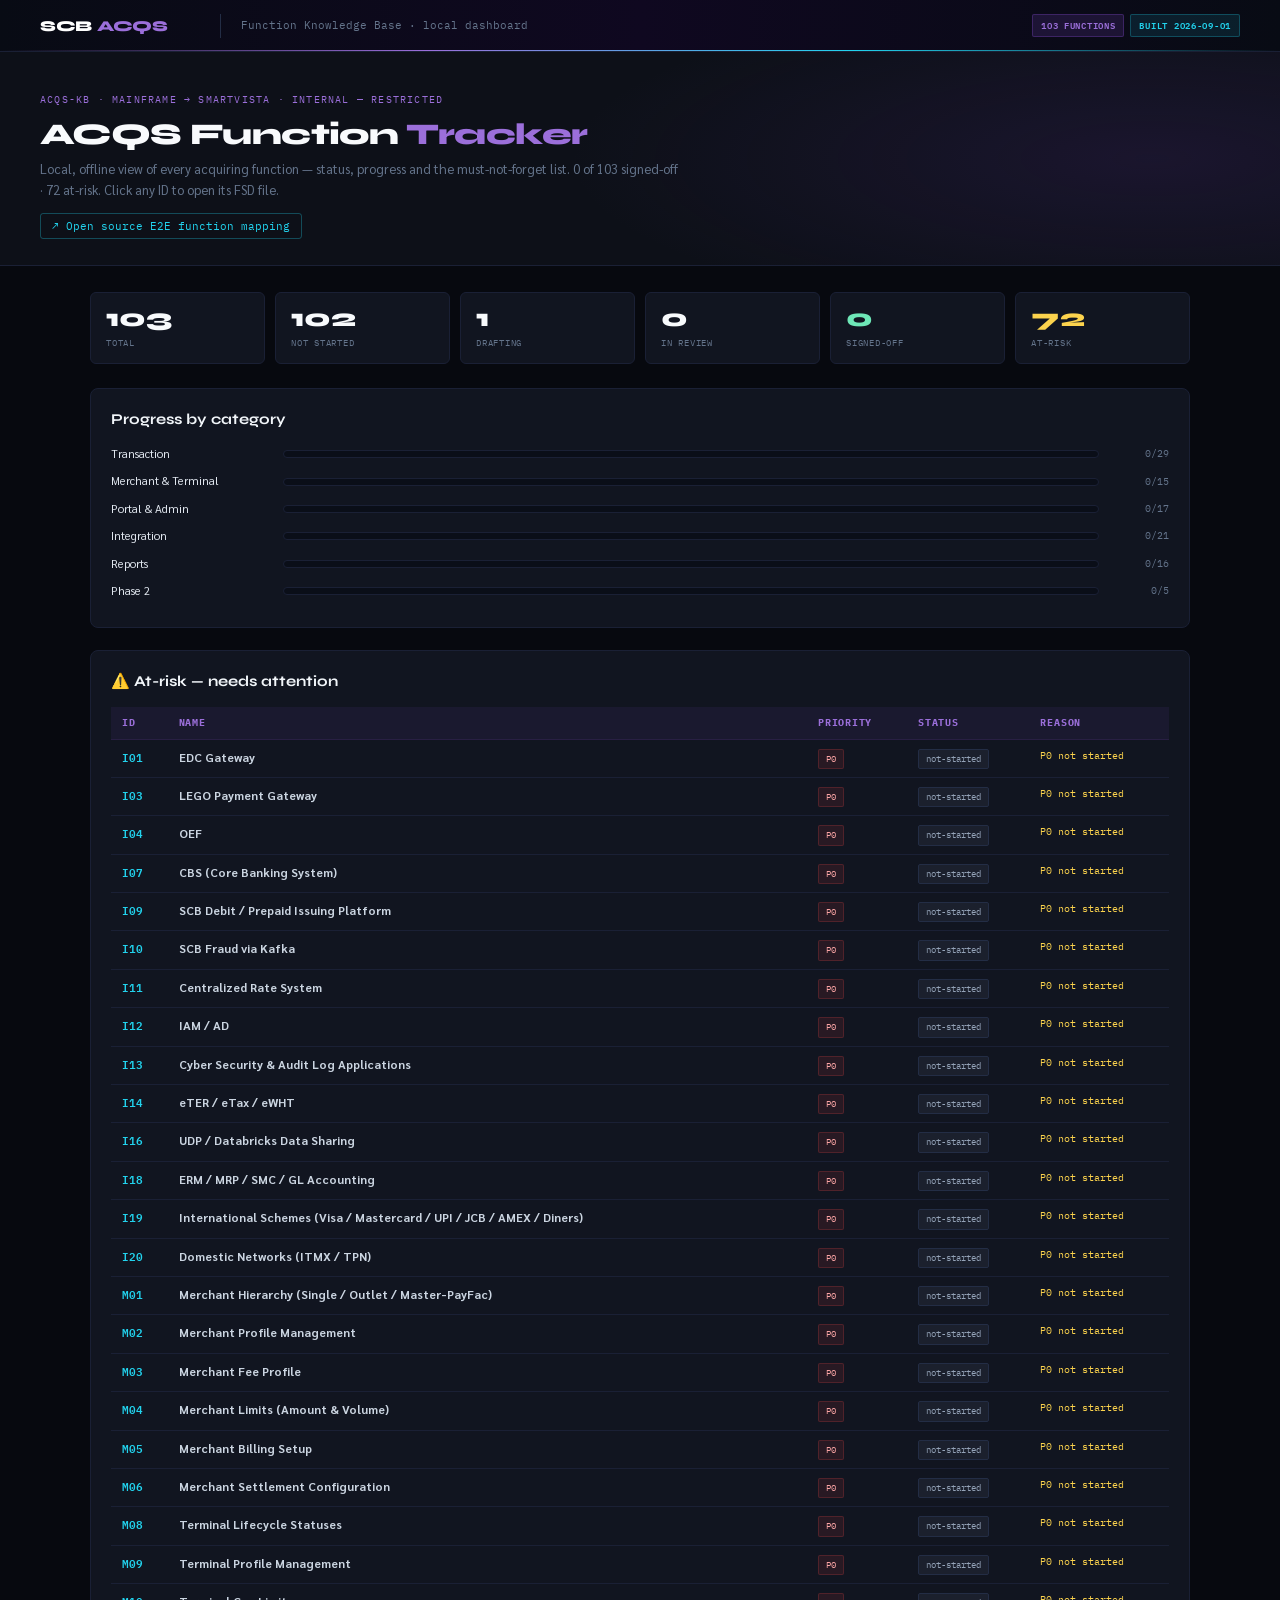
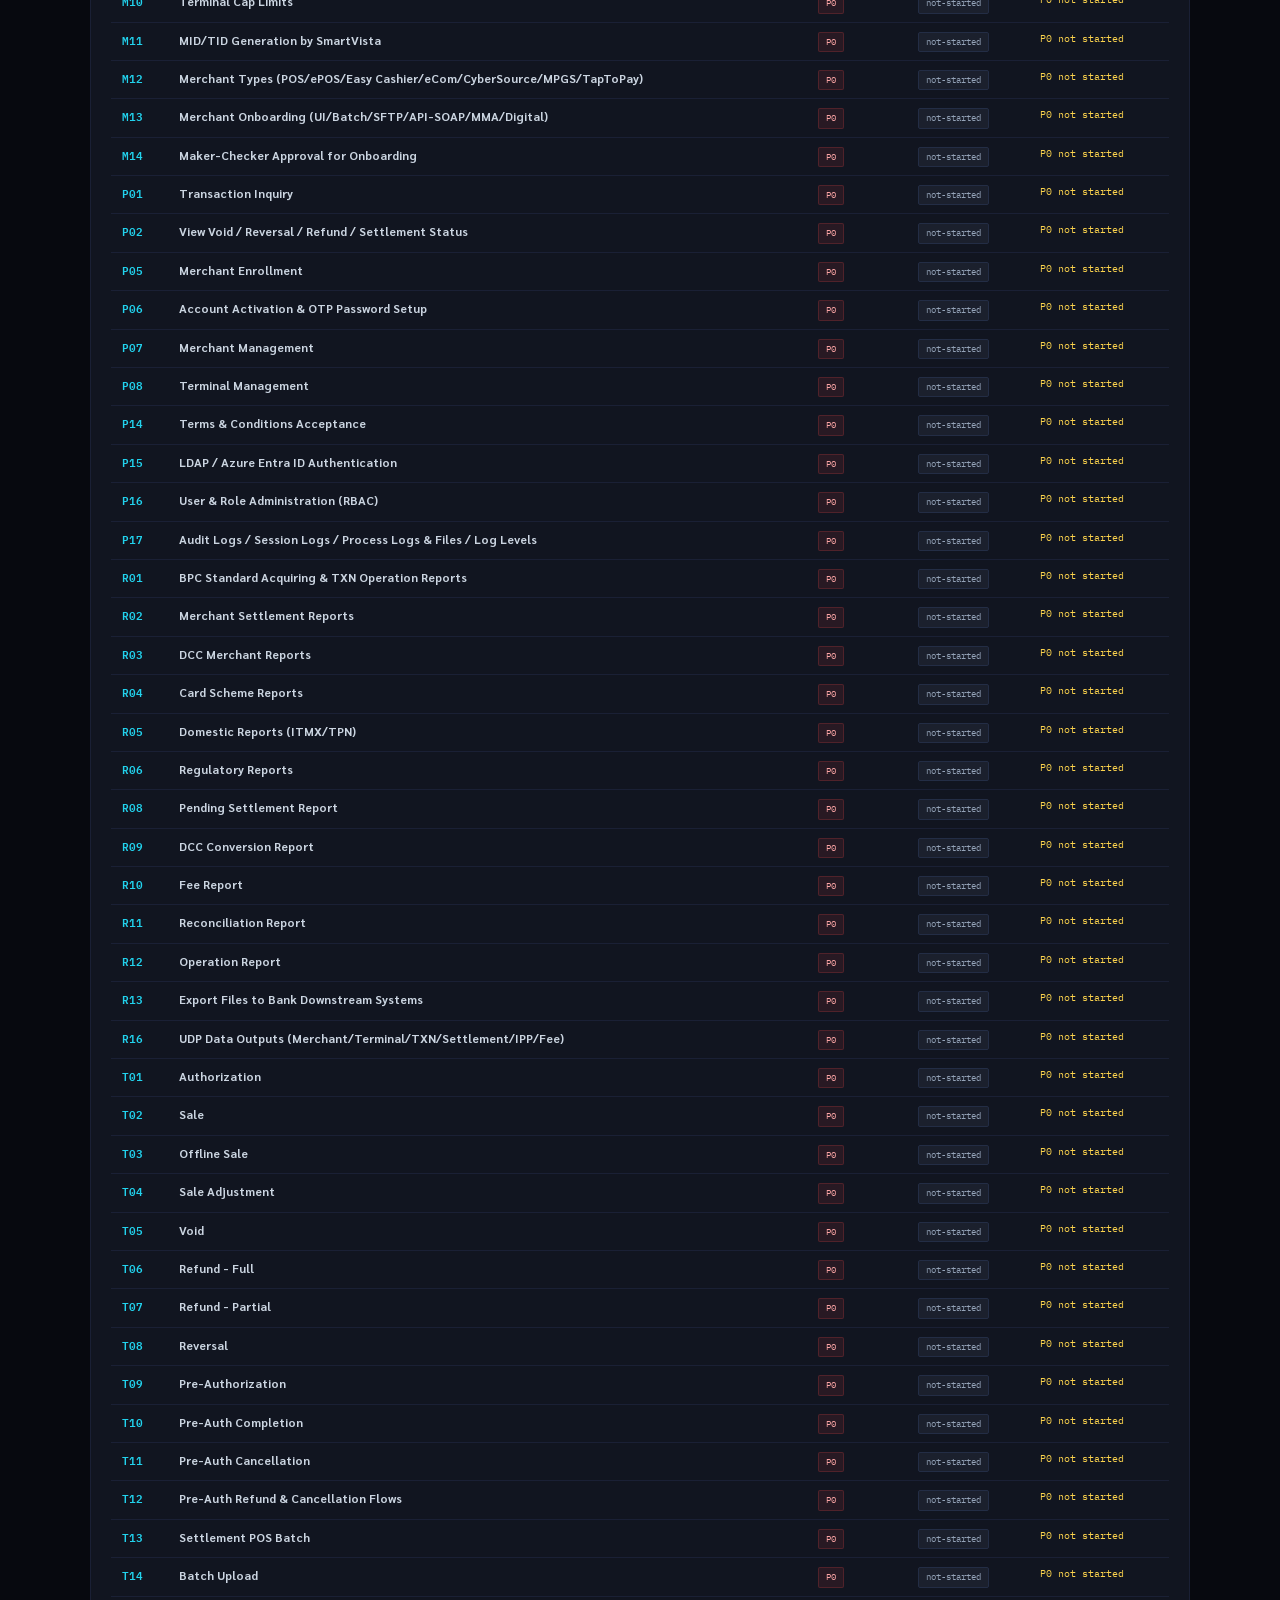
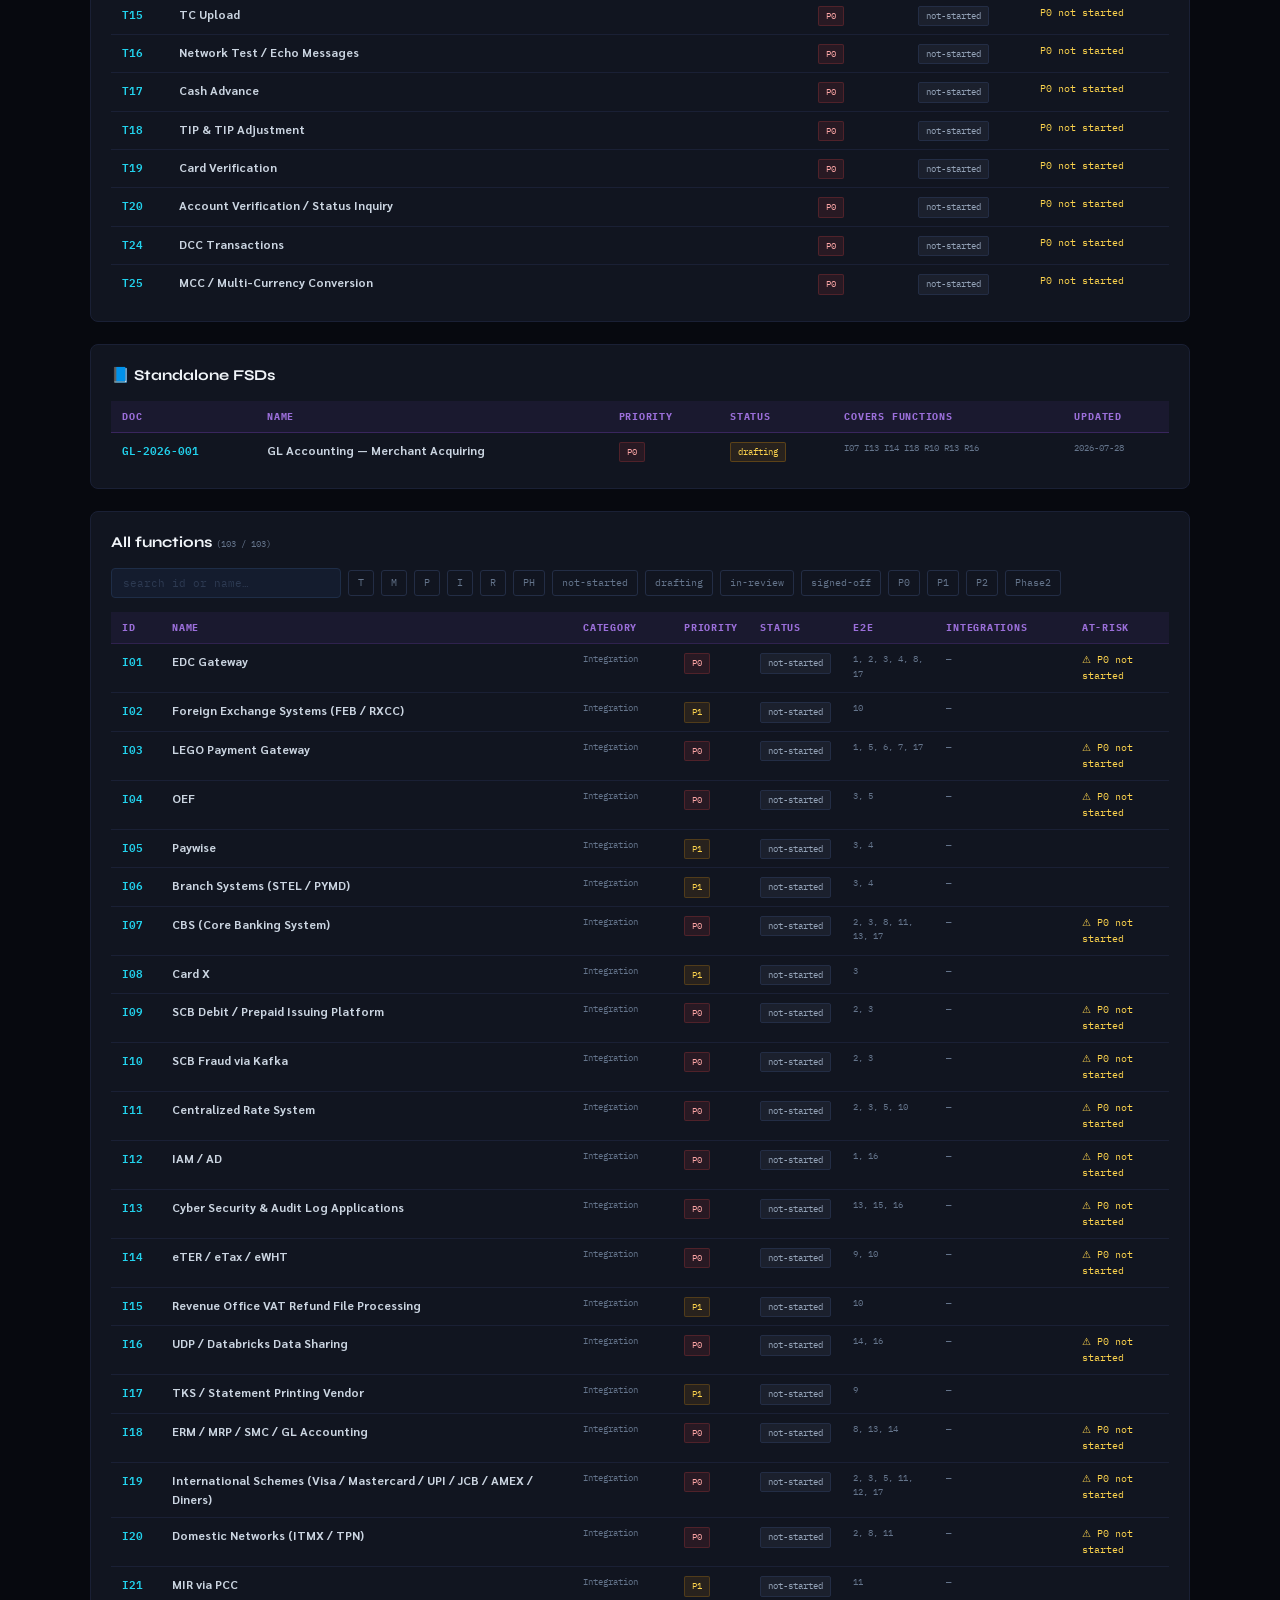
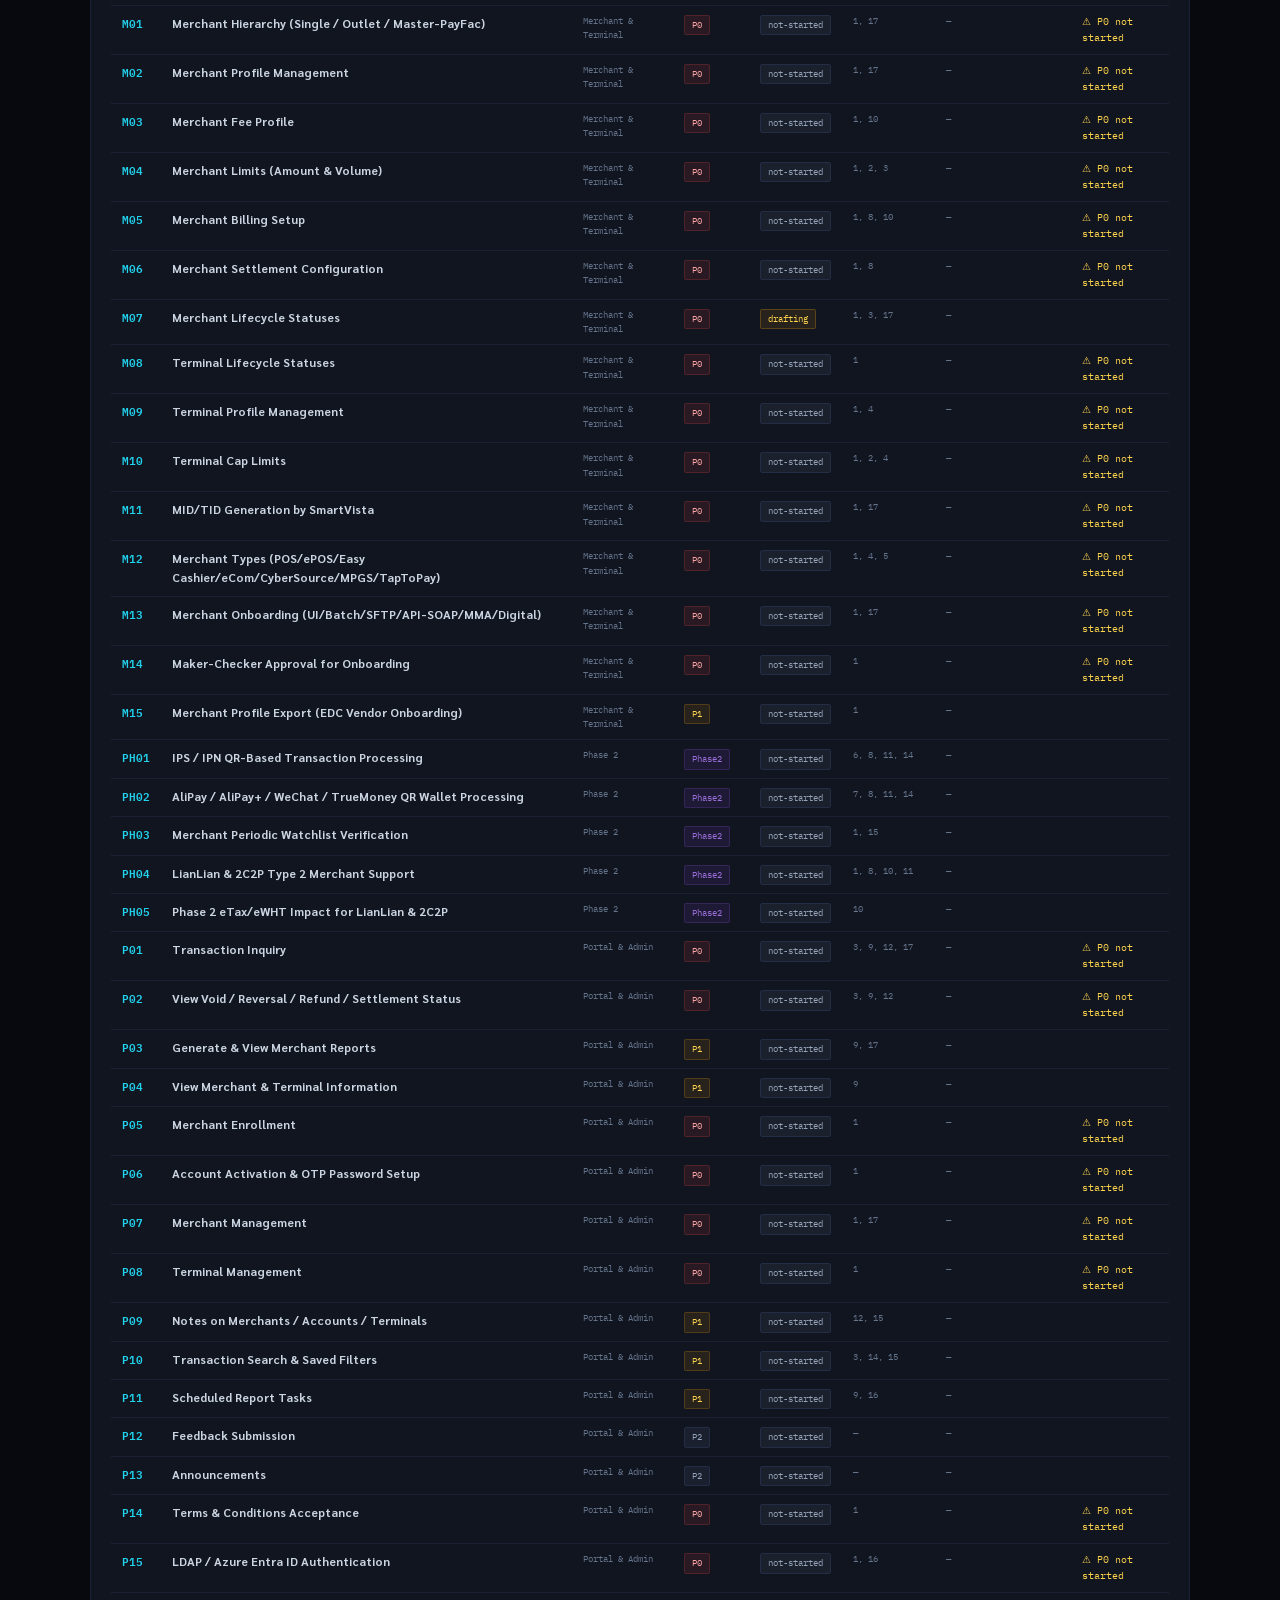
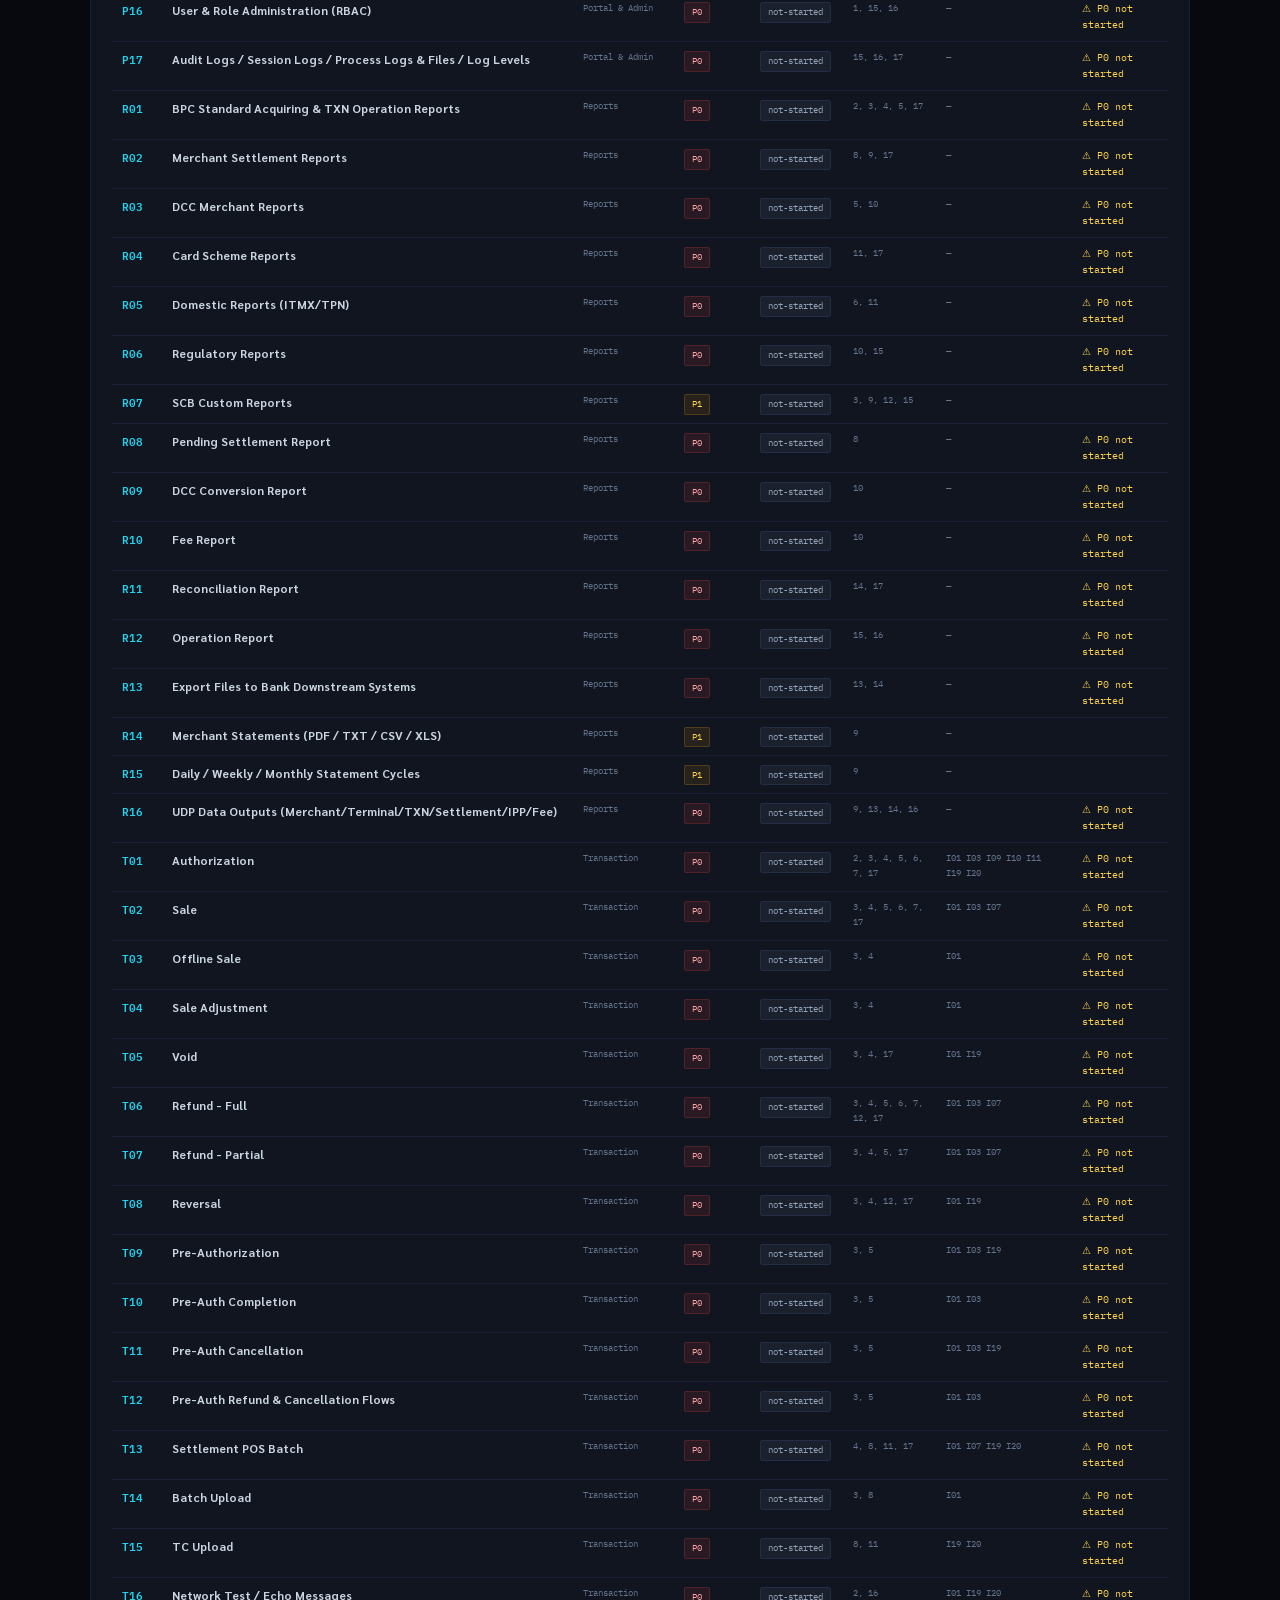
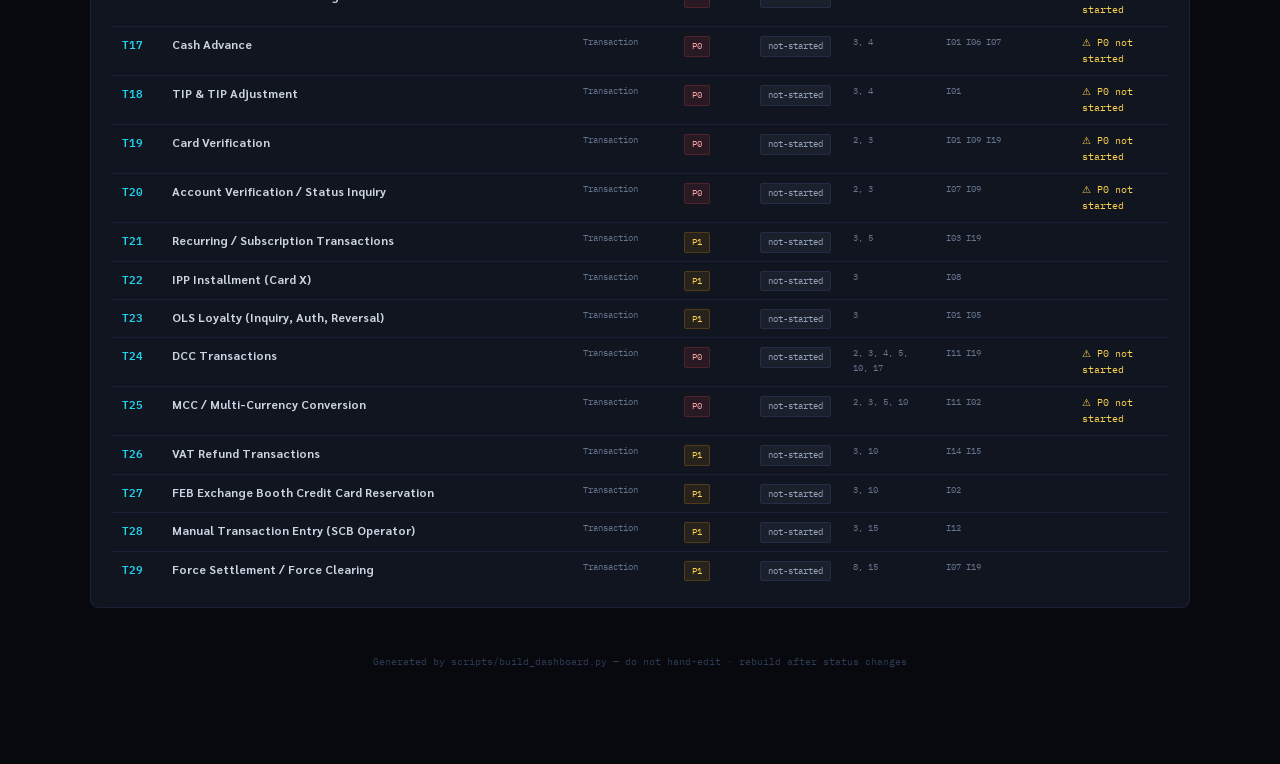
==== index.html @ c9d48a03 "Update print statement from 'Hello' to 'Goodbye'" ====
<!DOCTYPE html>
<html lang="en">
<head>
<meta charset="UTF-8">
<meta name="viewport" content="width=device-width, initial-scale=1.0">
<title>ACQS Function Tracker — SCB Acquiring KB</title>
<link href="https://fonts.googleapis.com/css2?family=Syne:wght@400;600;700;800&family=IBM+Plex+Mono:wght@400;500;600&family=Sarabun:wght@300;400;500;600&display=swap" rel="stylesheet">
<style>
:root{--bg:#07090f;--surface:#0d1018;--card:#111520;--card2:#161c2a;--border:#1a2035;--border2:#232d45;
--scb:#4e2a84;--scb2:#6b3fac;--scb-lt:#9b6fda;--scb-glow:rgba(107,63,172,.15);--amber:#f59e0b;--amber-lt:#fcd34d;
--green:#10b981;--green-lt:#6ee7b7;--red:#ef4444;--blue:#3b82f6;--cyan:#22d3ee;--text:#e2e8f0;--muted:#64748b;
--dim:#2d3a52;--mono:'IBM Plex Mono',monospace;--display:'Syne',sans-serif;--body:'Sarabun',sans-serif;}
*,*::before,*::after{box-sizing:border-box;margin:0;padding:0}
body{background:var(--bg);color:var(--text);font-family:var(--body);font-size:13px;line-height:1.6}
.topbar{background:linear-gradient(90deg,#080b14,#0f0820 50%,#080b14);border-bottom:1px solid var(--border);
padding:0 40px;display:flex;align-items:center;height:52px;position:sticky;top:0;z-index:100;}
.topbar::after{content:'';position:absolute;bottom:0;left:0;right:0;height:1px;
background:linear-gradient(90deg,transparent,var(--scb-lt),var(--cyan),transparent);}
.tb-logo{font-family:var(--display);font-size:15px;font-weight:800;color:#fff;letter-spacing:-.02em;margin-right:32px;}
.tb-logo span{color:var(--scb-lt);}
.tb-sep{width:1px;height:24px;background:var(--border2);margin:0 20px;}
.tb-title{font-family:var(--mono);font-size:11px;color:var(--muted);}
.tb-badges{display:flex;gap:6px;margin-left:auto;}
.tbadge{font-family:var(--mono);font-size:9px;font-weight:600;letter-spacing:.08em;padding:3px 8px;border-radius:2px;}
.tbadge-doc{background:rgba(107,63,172,.2);color:var(--scb-lt);border:1px solid rgba(107,63,172,.4);}
.tbadge-ver{background:rgba(34,211,238,.1);color:var(--cyan);border:1px solid rgba(34,211,238,.25);}
.hero{padding:40px 40px 30px;background:radial-gradient(ellipse 70% 120% at 90% 50%,rgba(78,42,132,.2),transparent 65%),var(--surface);
border-bottom:1px solid var(--border);}
.hero-doc-id{font-family:var(--mono);font-size:10px;color:var(--scb-lt);letter-spacing:.12em;margin-bottom:10px;}
.hero-title{font-family:var(--display);font-size:30px;font-weight:800;line-height:1.1;color:#f8fafc;margin-bottom:8px;letter-spacing:-.02em;}
.hero-title em{font-style:normal;color:var(--scb-lt);}
.hero-sub{font-size:13px;color:var(--muted);max-width:640px;}
.wrap{max-width:1180px;margin:0 auto;padding:26px 40px 70px;}
.stat-row{display:grid;grid-template-columns:repeat(6,1fr);gap:10px;margin-bottom:24px;}
.stat{background:var(--card);border:1px solid var(--border);border-radius:6px;padding:13px 15px;}
.stat .n{font-family:var(--display);font-size:25px;font-weight:800;color:#f8fafc;line-height:1;}
.stat .l{font-family:var(--mono);font-size:8.5px;text-transform:uppercase;letter-spacing:.09em;color:var(--muted);margin-top:5px;}
.stat.risk .n{color:var(--amber-lt);}
.stat.done .n{color:var(--green-lt);}
.panel{background:var(--card);border:1px solid var(--border);border-radius:8px;padding:18px 20px;margin-bottom:22px;}
.panel h2{font-family:var(--display);font-size:15px;font-weight:700;color:#f1f5f9;margin-bottom:14px;}
.catbar{display:flex;align-items:center;gap:12px;margin-bottom:9px;}
.catbar .cname{width:160px;font-size:11.5px;color:var(--text);}
.catbar .track{flex:1;height:8px;background:#0a0e18;border:1px solid var(--border);border-radius:4px;overflow:hidden;}
.catbar .fill{height:100%;background:linear-gradient(90deg,var(--scb2),var(--scb-lt));}
.catbar .frac{font-family:var(--mono);font-size:10px;color:var(--muted);width:58px;text-align:right;}
.filterbar{display:flex;gap:7px;flex-wrap:wrap;align-items:center;margin-bottom:14px;}
.search{background:#141c2e;border:1px solid #1e2d47;border-radius:4px;padding:7px 11px;font-family:var(--mono);
font-size:11px;color:var(--text);min-width:230px;}
.search::placeholder{color:var(--dim);}
.chip{font-family:var(--mono);font-size:10px;padding:4px 9px;border-radius:3px;cursor:pointer;border:1px solid var(--border2);
color:var(--muted);background:transparent;user-select:none;}
.chip:hover{color:var(--text);}
.chip.on{color:var(--text);border-color:var(--scb-lt);background:var(--scb-glow);}
.tbl-wrap{overflow-x:auto;}
table{width:100%;border-collapse:collapse;font-size:12px;}
th{background:rgba(107,63,172,.1);color:var(--scb-lt);font-family:var(--mono);font-size:9.5px;letter-spacing:.08em;
text-transform:uppercase;padding:8px 11px;text-align:left;border-bottom:1px solid rgba(107,63,172,.25);}
td{padding:8px 11px;border-bottom:1px solid var(--border);color:#94a3b8;vertical-align:top;}
tr:last-child td{border-bottom:none;}
tr:hover td{background:rgba(255,255,255,.015);}
a.idlink{font-family:var(--mono);font-size:11px;font-weight:600;color:var(--cyan);text-decoration:none;}
a.idlink:hover{text-decoration:underline;}
.badge{font-family:var(--mono);font-size:9px;padding:2px 7px;border-radius:2px;display:inline-block;white-space:nowrap;}
.st-not-started{background:rgba(100,116,139,.12);color:#94a3b8;border:1px solid var(--border2);}
.st-drafting{background:rgba(245,158,11,.1);color:#fcd34d;border:1px solid rgba(245,158,11,.25);}
.st-in-review{background:rgba(34,211,238,.1);color:#67e8f9;border:1px solid rgba(34,211,238,.25);}
.st-signed-off{background:rgba(16,185,129,.1);color:#6ee7b7;border:1px solid rgba(16,185,129,.25);}
.pr-P0{background:rgba(239,68,68,.1);color:#fca5a5;border:1px solid rgba(239,68,68,.2);}
.pr-P1{background:rgba(245,158,11,.1);color:#fcd34d;border:1px solid rgba(245,158,11,.2);}
.pr-P2{background:rgba(100,116,139,.12);color:#94a3b8;border:1px solid var(--border2);}
.pr-Phase2{background:rgba(107,63,172,.15);color:var(--scb-lt);border:1px solid rgba(107,63,172,.3);}
.mini{font-family:var(--mono);font-size:9px;color:var(--muted);}
.riskcell{color:var(--amber-lt);font-family:var(--mono);font-size:10px;}
.empty{color:var(--muted);font-style:italic;padding:14px;}
.foot{color:var(--dim);font-size:10px;font-family:var(--mono);text-align:center;padding:24px;}
::-webkit-scrollbar{width:5px;height:5px;}::-webkit-scrollbar-track{background:var(--surface);}
::-webkit-scrollbar-thumb{background:var(--dim);border-radius:2px;}
@media(max-width:900px){.stat-row{grid-template-columns:repeat(3,1fr);}.catbar .cname{width:110px;}}
</style>
</head>
<body>
<div class="topbar">
  <div class="tb-logo">SCB <span>ACQS</span></div>
  <div class="tb-sep"></div>
  <div class="tb-title">Function Knowledge Base · local dashboard</div>
  <div class="tb-badges">
    <span class="tbadge tbadge-doc">103 FUNCTIONS</span>
    <span class="tbadge tbadge-ver">BUILT 2026-09-01</span>
  </div>
</div>
<div class="hero">
  <div class="hero-doc-id">ACQS-KB · MAINFRAME → SMARTVISTA · INTERNAL — RESTRICTED</div>
  <div class="hero-title">ACQS Function <em>Tracker</em></div>
  <div class="hero-sub">Local, offline view of every acquiring function — status, progress and
  the must-not-forget list. 0 of 103 signed-off · 72 at-risk. Click any ID to open its FSD file.</div>
  <div style="margin-top:14px"><a href="reference/E2E_Full_Function_Mapping.html"
    style="font-family:var(--mono);font-size:11px;color:var(--cyan);text-decoration:none;
    border:1px solid rgba(34,211,238,.3);padding:5px 11px;border-radius:3px;">↗ Open source E2E function mapping</a></div>
</div>
<div class="wrap">
  <div class="stat-row" id="stats"></div>
  <div class="panel"><h2>Progress by category</h2><div id="cats"></div></div>
  <div class="panel"><h2>⚠️ At-risk — needs attention</h2><div id="risk"></div></div>
  <div class="panel"><h2>📘 Standalone FSDs</h2><div id="fsds"></div></div>
  <div class="panel">
    <h2>All functions <span class="mini" style="font-weight:400">(<span id="count"></span>)</span></h2>
    <div class="filterbar" id="chips"></div>
    <div class="tbl-wrap" id="tblwrap">
      <table><thead><tr><th>ID</th><th>Name</th><th>Category</th><th>Priority</th>
      <th>Status</th><th>E2E</th><th>Integrations</th><th>At-risk</th></tr></thead>
      <tbody id="tbody"></tbody></table>
    </div>
  </div>
  <div class="foot">Generated by scripts/build_dashboard.py — do not hand-edit · rebuild after status changes</div>
</div>
<script>const DATA=[{"id": "I01", "name": "EDC Gateway", "category": "Integration", "cat": "I", "priority": "P0", "status": "not-started", "e2e": ["1", "2", "3", "4", "8", "17"], "integ": [], "updated": "2026-07-27", "path": "functions/integration/I01-edc-gateway.md", "risk": "P0 not started"}, {"id": "I02", "name": "Foreign Exchange Systems (FEB / RXCC)", "category": "Integration", "cat": "I", "priority": "P1", "status": "not-started", "e2e": ["10"], "integ": [], "updated": "2026-07-27", "path": "functions/integration/I02-foreign-exchange-systems-feb-rxcc.md", "risk": ""}, {"id": "I03", "name": "LEGO Payment Gateway", "category": "Integration", "cat": "I", "priority": "P0", "status": "not-started", "e2e": ["1", "5", "6", "7", "17"], "integ": [], "updated": "2026-07-27", "path": "functions/integration/I03-lego-payment-gateway.md", "risk": "P0 not started"}, {"id": "I04", "name": "OEF", "category": "Integration", "cat": "I", "priority": "P0", "status": "not-started", "e2e": ["3", "5"], "integ": [], "updated": "2026-07-27", "path": "functions/integration/I04-oef.md", "risk": "P0 not started"}, {"id": "I05", "name": "Paywise", "category": "Integration", "cat": "I", "priority": "P1", "status": "not-started", "e2e": ["3", "4"], "integ": [], "updated": "2026-07-27", "path": "functions/integration/I05-paywise.md", "risk": ""}, {"id": "I06", "name": "Branch Systems (STEL / PYMD)", "category": "Integration", "cat": "I", "priority": "P1", "status": "not-started", "e2e": ["3", "4"], "integ": [], "updated": "2026-07-27", "path": "functions/integration/I06-branch-systems-stel-pymd.md", "risk": ""}, {"id": "I07", "name": "CBS (Core Banking System)", "category": "Integration", "cat": "I", "priority": "P0", "status": "not-started", "e2e": ["2", "3", "8", "11", "13", "17"], "integ": [], "updated": "2026-07-27", "path": "functions/integration/I07-cbs-core-banking-system.md", "risk": "P0 not started"}, {"id": "I08", "name": "Card X", "category": "Integration", "cat": "I", "priority": "P1", "status": "not-started", "e2e": ["3"], "integ": [], "updated": "2026-07-27", "path": "functions/integration/I08-card-x.md", "risk": ""}, {"id": "I09", "name": "SCB Debit / Prepaid Issuing Platform", "category": "Integration", "cat": "I", "priority": "P0", "status": "not-started", "e2e": ["2", "3"], "integ": [], "updated": "2026-07-27", "path": "functions/integration/I09-scb-debit-prepaid-issuing-platform.md", "risk": "P0 not started"}, {"id": "I10", "name": "SCB Fraud via Kafka", "category": "Integration", "cat": "I", "priority": "P0", "status": "not-started", "e2e": ["2", "3"], "integ": [], "updated": "2026-07-27", "path": "functions/integration/I10-scb-fraud-via-kafka.md", "risk": "P0 not started"}, {"id": "I11", "name": "Centralized Rate System", "category": "Integration", "cat": "I", "priority": "P0", "status": "not-started", "e2e": ["2", "3", "5", "10"], "integ": [], "updated": "2026-07-27", "path": "functions/integration/I11-centralized-rate-system.md", "risk": "P0 not started"}, {"id": "I12", "name": "IAM / AD", "category": "Integration", "cat": "I", "priority": "P0", "status": "not-started", "e2e": ["1", "16"], "integ": [], "updated": "2026-07-27", "path": "functions/integration/I12-iam-ad.md", "risk": "P0 not started"}, {"id": "I13", "name": "Cyber Security & Audit Log Applications", "category": "Integration", "cat": "I", "priority": "P0", "status": "not-started", "e2e": ["13", "15", "16"], "integ": [], "updated": "2026-07-27", "path": "functions/integration/I13-cyber-security-and-audit-log-applications.md", "risk": "P0 not started"}, {"id": "I14", "name": "eTER / eTax / eWHT", "category": "Integration", "cat": "I", "priority": "P0", "status": "not-started", "e2e": ["9", "10"], "integ": [], "updated": "2026-07-27", "path": "functions/integration/I14-eter-etax-ewht.md", "risk": "P0 not started"}, {"id": "I15", "name": "Revenue Office VAT Refund File Processing", "category": "Integration", "cat": "I", "priority": "P1", "status": "not-started", "e2e": ["10"], "integ": [], "updated": "2026-07-27", "path": "functions/integration/I15-revenue-office-vat-refund-file-processing.md", "risk": ""}, {"id": "I16", "name": "UDP / Databricks Data Sharing", "category": "Integration", "cat": "I", "priority": "P0", "status": "not-started", "e2e": ["14", "16"], "integ": [], "updated": "2026-07-27", "path": "functions/integration/I16-udp-databricks-data-sharing.md", "risk": "P0 not started"}, {"id": "I17", "name": "TKS / Statement Printing Vendor", "category": "Integration", "cat": "I", "priority": "P1", "status": "not-started", "e2e": ["9"], "integ": [], "updated": "2026-07-27", "path": "functions/integration/I17-tks-statement-printing-vendor.md", "risk": ""}, {"id": "I18", "name": "ERM / MRP / SMC / GL Accounting", "category": "Integration", "cat": "I", "priority": "P0", "status": "not-started", "e2e": ["8", "13", "14"], "integ": [], "updated": "2026-07-27", "path": "functions/integration/I18-erm-mrp-smc-gl-accounting.md", "risk": "P0 not started"}, {"id": "I19", "name": "International Schemes (Visa / Mastercard / UPI / JCB / AMEX / Diners)", "category": "Integration", "cat": "I", "priority": "P0", "status": "not-started", "e2e": ["2", "3", "5", "11", "12", "17"], "integ": [], "updated": "2026-07-27", "path": "functions/integration/I19-international-schemes-visa-mastercard-upi-jcb-amex-diners.md", "risk": "P0 not started"}, {"id": "I20", "name": "Domestic Networks (ITMX / TPN)", "category": "Integration", "cat": "I", "priority": "P0", "status": "not-started", "e2e": ["2", "8", "11"], "integ": [], "updated": "2026-07-27", "path": "functions/integration/I20-domestic-networks-itmx-tpn.md", "risk": "P0 not started"}, {"id": "I21", "name": "MIR via PCC", "category": "Integration", "cat": "I", "priority": "P1", "status": "not-started", "e2e": ["11"], "integ": [], "updated": "2026-07-27", "path": "functions/integration/I21-mir-via-pcc.md", "risk": ""}, {"id": "M01", "name": "Merchant Hierarchy (Single / Outlet / Master-PayFac)", "category": "Merchant & Terminal", "cat": "M", "priority": "P0", "status": "not-started", "e2e": ["1", "17"], "integ": [], "updated": "2026-07-27", "path": "functions/merchant-terminal/M01-merchant-hierarchy-single-outlet-master-payfac.md", "risk": "P0 not started"}, {"id": "M02", "name": "Merchant Profile Management", "category": "Merchant & Terminal", "cat": "M", "priority": "P0", "status": "not-started", "e2e": ["1", "17"], "integ": [], "updated": "2026-07-27", "path": "functions/merchant-terminal/M02-merchant-profile-management.md", "risk": "P0 not started"}, {"id": "M03", "name": "Merchant Fee Profile", "category": "Merchant & Terminal", "cat": "M", "priority": "P0", "status": "not-started", "e2e": ["1", "10"], "integ": [], "updated": "2026-07-27", "path": "functions/merchant-terminal/M03-merchant-fee-profile.md", "risk": "P0 not started"}, {"id": "M04", "name": "Merchant Limits (Amount & Volume)", "category": "Merchant & Terminal", "cat": "M", "priority": "P0", "status": "not-started", "e2e": ["1", "2", "3"], "integ": [], "updated": "2026-07-27", "path": "functions/merchant-terminal/M04-merchant-limits-amount-and-volume.md", "risk": "P0 not started"}, {"id": "M05", "name": "Merchant Billing Setup", "category": "Merchant & Terminal", "cat": "M", "priority": "P0", "status": "not-started", "e2e": ["1", "8", "10"], "integ": [], "updated": "2026-07-27", "path": "functions/merchant-terminal/M05-merchant-billing-setup.md", "risk": "P0 not started"}, {"id": "M06", "name": "Merchant Settlement Configuration", "category": "Merchant & Terminal", "cat": "M", "priority": "P0", "status": "not-started", "e2e": ["1", "8"], "integ": [], "updated": "2026-07-27", "path": "functions/merchant-terminal/M06-merchant-settlement-configuration.md", "risk": "P0 not started"}, {"id": "M07", "name": "Merchant Lifecycle Statuses", "category": "Merchant & Terminal", "cat": "M", "priority": "P0", "status": "drafting", "e2e": ["1", "3", "17"], "integ": [], "updated": "2026-07-28", "path": "functions/merchant-terminal/M07-merchant-lifecycle-statuses.md", "risk": ""}, {"id": "M08", "name": "Terminal Lifecycle Statuses", "category": "Merchant & Terminal", "cat": "M", "priority": "P0", "status": "not-started", "e2e": ["1"], "integ": [], "updated": "2026-07-27", "path": "functions/merchant-terminal/M08-terminal-lifecycle-statuses.md", "risk": "P0 not started"}, {"id": "M09", "name": "Terminal Profile Management", "category": "Merchant & Terminal", "cat": "M", "priority": "P0", "status": "not-started", "e2e": ["1", "4"], "integ": [], "updated": "2026-07-27", "path": "functions/merchant-terminal/M09-terminal-profile-management.md", "risk": "P0 not started"}, {"id": "M10", "name": "Terminal Cap Limits", "category": "Merchant & Terminal", "cat": "M", "priority": "P0", "status": "not-started", "e2e": ["1", "2", "4"], "integ": [], "updated": "2026-07-27", "path": "functions/merchant-terminal/M10-terminal-cap-limits.md", "risk": "P0 not started"}, {"id": "M11", "name": "MID/TID Generation by SmartVista", "category": "Merchant & Terminal", "cat": "M", "priority": "P0", "status": "not-started", "e2e": ["1", "17"], "integ": [], "updated": "2026-07-27", "path": "functions/merchant-terminal/M11-mid-tid-generation-by-smartvista.md", "risk": "P0 not started"}, {"id": "M12", "name": "Merchant Types (POS/ePOS/Easy Cashier/eCom/CyberSource/MPGS/TapToPay)", "category": "Merchant & Terminal", "cat": "M", "priority": "P0", "status": "not-started", "e2e": ["1", "4", "5"], "integ": [], "updated": "2026-07-27", "path": "functions/merchant-terminal/M12-merchant-types-pos-epos-easy-cashier-ecom-cybersource-mpgs-taptopay.md", "risk": "P0 not started"}, {"id": "M13", "name": "Merchant Onboarding (UI/Batch/SFTP/API-SOAP/MMA/Digital)", "category": "Merchant & Terminal", "cat": "M", "priority": "P0", "status": "not-started", "e2e": ["1", "17"], "integ": [], "updated": "2026-07-27", "path": "functions/merchant-terminal/M13-merchant-onboarding-ui-batch-sftp-api-soap-mma-digital.md", "risk": "P0 not started"}, {"id": "M14", "name": "Maker-Checker Approval for Onboarding", "category": "Merchant & Terminal", "cat": "M", "priority": "P0", "status": "not-started", "e2e": ["1"], "integ": [], "updated": "2026-07-27", "path": "functions/merchant-terminal/M14-maker-checker-approval-for-onboarding.md", "risk": "P0 not started"}, {"id": "M15", "name": "Merchant Profile Export (EDC Vendor Onboarding)", "category": "Merchant & Terminal", "cat": "M", "priority": "P1", "status": "not-started", "e2e": ["1"], "integ": [], "updated": "2026-07-27", "path": "functions/merchant-terminal/M15-merchant-profile-export-edc-vendor-onboarding.md", "risk": ""}, {"id": "PH01", "name": "IPS / IPN QR-Based Transaction Processing", "category": "Phase 2", "cat": "PH", "priority": "Phase2", "status": "not-started", "e2e": ["6", "8", "11", "14"], "integ": [], "updated": "2026-07-27", "path": "functions/phase-2/PH01-ips-ipn-qr-based-transaction-processing.md", "risk": ""}, {"id": "PH02", "name": "AliPay / AliPay+ / WeChat / TrueMoney QR Wallet Processing", "category": "Phase 2", "cat": "PH", "priority": "Phase2", "status": "not-started", "e2e": ["7", "8", "11", "14"], "integ": [], "updated": "2026-07-27", "path": "functions/phase-2/PH02-alipay-alipay-wechat-truemoney-qr-wallet-processing.md", "risk": ""}, {"id": "PH03", "name": "Merchant Periodic Watchlist Verification", "category": "Phase 2", "cat": "PH", "priority": "Phase2", "status": "not-started", "e2e": ["1", "15"], "integ": [], "updated": "2026-07-27", "path": "functions/phase-2/PH03-merchant-periodic-watchlist-verification.md", "risk": ""}, {"id": "PH04", "name": "LianLian & 2C2P Type 2 Merchant Support", "category": "Phase 2", "cat": "PH", "priority": "Phase2", "status": "not-started", "e2e": ["1", "8", "10", "11"], "integ": [], "updated": "2026-07-27", "path": "functions/phase-2/PH04-lianlian-and-2c2p-type-2-merchant-support.md", "risk": ""}, {"id": "PH05", "name": "Phase 2 eTax/eWHT Impact for LianLian & 2C2P", "category": "Phase 2", "cat": "PH", "priority": "Phase2", "status": "not-started", "e2e": ["10"], "integ": [], "updated": "2026-07-27", "path": "functions/phase-2/PH05-phase-2-etax-ewht-impact-for-lianlian-and-2c2p.md", "risk": ""}, {"id": "P01", "name": "Transaction Inquiry", "category": "Portal & Admin", "cat": "P", "priority": "P0", "status": "not-started", "e2e": ["3", "9", "12", "17"], "integ": [], "updated": "2026-07-27", "path": "functions/portal-admin/P01-transaction-inquiry.md", "risk": "P0 not started"}, {"id": "P02", "name": "View Void / Reversal / Refund / Settlement Status", "category": "Portal & Admin", "cat": "P", "priority": "P0", "status": "not-started", "e2e": ["3", "9", "12"], "integ": [], "updated": "2026-07-27", "path": "functions/portal-admin/P02-view-void-reversal-refund-settlement-status.md", "risk": "P0 not started"}, {"id": "P03", "name": "Generate & View Merchant Reports", "category": "Portal & Admin", "cat": "P", "priority": "P1", "status": "not-started", "e2e": ["9", "17"], "integ": [], "updated": "2026-07-27", "path": "functions/portal-admin/P03-generate-and-view-merchant-reports.md", "risk": ""}, {"id": "P04", "name": "View Merchant & Terminal Information", "category": "Portal & Admin", "cat": "P", "priority": "P1", "status": "not-started", "e2e": ["9"], "integ": [], "updated": "2026-07-27", "path": "functions/portal-admin/P04-view-merchant-and-terminal-information.md", "risk": ""}, {"id": "P05", "name": "Merchant Enrollment", "category": "Portal & Admin", "cat": "P", "priority": "P0", "status": "not-started", "e2e": ["1"], "integ": [], "updated": "2026-07-27", "path": "functions/portal-admin/P05-merchant-enrollment.md", "risk": "P0 not started"}, {"id": "P06", "name": "Account Activation & OTP Password Setup", "category": "Portal & Admin", "cat": "P", "priority": "P0", "status": "not-started", "e2e": ["1"], "integ": [], "updated": "2026-07-27", "path": "functions/portal-admin/P06-account-activation-and-otp-password-setup.md", "risk": "P0 not started"}, {"id": "P07", "name": "Merchant Management", "category": "Portal & Admin", "cat": "P", "priority": "P0", "status": "not-started", "e2e": ["1", "17"], "integ": [], "updated": "2026-07-27", "path": "functions/portal-admin/P07-merchant-management.md", "risk": "P0 not started"}, {"id": "P08", "name": "Terminal Management", "category": "Portal & Admin", "cat": "P", "priority": "P0", "status": "not-started", "e2e": ["1"], "integ": [], "updated": "2026-07-27", "path": "functions/portal-admin/P08-terminal-management.md", "risk": "P0 not started"}, {"id": "P09", "name": "Notes on Merchants / Accounts / Terminals", "category": "Portal & Admin", "cat": "P", "priority": "P1", "status": "not-started", "e2e": ["12", "15"], "integ": [], "updated": "2026-07-27", "path": "functions/portal-admin/P09-notes-on-merchants-accounts-terminals.md", "risk": ""}, {"id": "P10", "name": "Transaction Search & Saved Filters", "category": "Portal & Admin", "cat": "P", "priority": "P1", "status": "not-started", "e2e": ["3", "14", "15"], "integ": [], "updated": "2026-07-27", "path": "functions/portal-admin/P10-transaction-search-and-saved-filters.md", "risk": ""}, {"id": "P11", "name": "Scheduled Report Tasks", "category": "Portal & Admin", "cat": "P", "priority": "P1", "status": "not-started", "e2e": ["9", "16"], "integ": [], "updated": "2026-07-27", "path": "functions/portal-admin/P11-scheduled-report-tasks.md", "risk": ""}, {"id": "P12", "name": "Feedback Submission", "category": "Portal & Admin", "cat": "P", "priority": "P2", "status": "not-started", "e2e": [], "integ": [], "updated": "2026-07-27", "path": "functions/portal-admin/P12-feedback-submission.md", "risk": ""}, {"id": "P13", "name": "Announcements", "category": "Portal & Admin", "cat": "P", "priority": "P2", "status": "not-started", "e2e": [], "integ": [], "updated": "2026-07-27", "path": "functions/portal-admin/P13-announcements.md", "risk": ""}, {"id": "P14", "name": "Terms & Conditions Acceptance", "category": "Portal & Admin", "cat": "P", "priority": "P0", "status": "not-started", "e2e": ["1"], "integ": [], "updated": "2026-07-27", "path": "functions/portal-admin/P14-terms-and-conditions-acceptance.md", "risk": "P0 not started"}, {"id": "P15", "name": "LDAP / Azure Entra ID Authentication", "category": "Portal & Admin", "cat": "P", "priority": "P0", "status": "not-started", "e2e": ["1", "16"], "integ": [], "updated": "2026-07-27", "path": "functions/portal-admin/P15-ldap-azure-entra-id-authentication.md", "risk": "P0 not started"}, {"id": "P16", "name": "User & Role Administration (RBAC)", "category": "Portal & Admin", "cat": "P", "priority": "P0", "status": "not-started", "e2e": ["1", "15", "16"], "integ": [], "updated": "2026-07-27", "path": "functions/portal-admin/P16-user-and-role-administration-rbac.md", "risk": "P0 not started"}, {"id": "P17", "name": "Audit Logs / Session Logs / Process Logs & Files / Log Levels", "category": "Portal & Admin", "cat": "P", "priority": "P0", "status": "not-started", "e2e": ["15", "16", "17"], "integ": [], "updated": "2026-07-27", "path": "functions/portal-admin/P17-audit-logs-session-logs-process-logs-and-files-log-levels.md", "risk": "P0 not started"}, {"id": "R01", "name": "BPC Standard Acquiring & TXN Operation Reports", "category": "Reports", "cat": "R", "priority": "P0", "status": "not-started", "e2e": ["2", "3", "4", "5", "17"], "integ": [], "updated": "2026-07-27", "path": "functions/reports/R01-bpc-standard-acquiring-and-txn-operation-reports.md", "risk": "P0 not started"}, {"id": "R02", "name": "Merchant Settlement Reports", "category": "Reports", "cat": "R", "priority": "P0", "status": "not-started", "e2e": ["8", "9", "17"], "integ": [], "updated": "2026-07-27", "path": "functions/reports/R02-merchant-settlement-reports.md", "risk": "P0 not started"}, {"id": "R03", "name": "DCC Merchant Reports", "category": "Reports", "cat": "R", "priority": "P0", "status": "not-started", "e2e": ["5", "10"], "integ": [], "updated": "2026-07-27", "path": "functions/reports/R03-dcc-merchant-reports.md", "risk": "P0 not started"}, {"id": "R04", "name": "Card Scheme Reports", "category": "Reports", "cat": "R", "priority": "P0", "status": "not-started", "e2e": ["11", "17"], "integ": [], "updated": "2026-07-27", "path": "functions/reports/R04-card-scheme-reports.md", "risk": "P0 not started"}, {"id": "R05", "name": "Domestic Reports (ITMX/TPN)", "category": "Reports", "cat": "R", "priority": "P0", "status": "not-started", "e2e": ["6", "11"], "integ": [], "updated": "2026-07-27", "path": "functions/reports/R05-domestic-reports-itmx-tpn.md", "risk": "P0 not started"}, {"id": "R06", "name": "Regulatory Reports", "category": "Reports", "cat": "R", "priority": "P0", "status": "not-started", "e2e": ["10", "15"], "integ": [], "updated": "2026-07-27", "path": "functions/reports/R06-regulatory-reports.md", "risk": "P0 not started"}, {"id": "R07", "name": "SCB Custom Reports", "category": "Reports", "cat": "R", "priority": "P1", "status": "not-started", "e2e": ["3", "9", "12", "15"], "integ": [], "updated": "2026-07-27", "path": "functions/reports/R07-scb-custom-reports.md", "risk": ""}, {"id": "R08", "name": "Pending Settlement Report", "category": "Reports", "cat": "R", "priority": "P0", "status": "not-started", "e2e": ["8"], "integ": [], "updated": "2026-07-27", "path": "functions/reports/R08-pending-settlement-report.md", "risk": "P0 not started"}, {"id": "R09", "name": "DCC Conversion Report", "category": "Reports", "cat": "R", "priority": "P0", "status": "not-started", "e2e": ["10"], "integ": [], "updated": "2026-07-27", "path": "functions/reports/R09-dcc-conversion-report.md", "risk": "P0 not started"}, {"id": "R10", "name": "Fee Report", "category": "Reports", "cat": "R", "priority": "P0", "status": "not-started", "e2e": ["10"], "integ": [], "updated": "2026-07-27", "path": "functions/reports/R10-fee-report.md", "risk": "P0 not started"}, {"id": "R11", "name": "Reconciliation Report", "category": "Reports", "cat": "R", "priority": "P0", "status": "not-started", "e2e": ["14", "17"], "integ": [], "updated": "2026-07-27", "path": "functions/reports/R11-reconciliation-report.md", "risk": "P0 not started"}, {"id": "R12", "name": "Operation Report", "category": "Reports", "cat": "R", "priority": "P0", "status": "not-started", "e2e": ["15", "16"], "integ": [], "updated": "2026-07-27", "path": "functions/reports/R12-operation-report.md", "risk": "P0 not started"}, {"id": "R13", "name": "Export Files to Bank Downstream Systems", "category": "Reports", "cat": "R", "priority": "P0", "status": "not-started", "e2e": ["13", "14"], "integ": [], "updated": "2026-07-27", "path": "functions/reports/R13-export-files-to-bank-downstream-systems.md", "risk": "P0 not started"}, {"id": "R14", "name": "Merchant Statements (PDF / TXT / CSV / XLS)", "category": "Reports", "cat": "R", "priority": "P1", "status": "not-started", "e2e": ["9"], "integ": [], "updated": "2026-07-27", "path": "functions/reports/R14-merchant-statements-pdf-txt-csv-xls.md", "risk": ""}, {"id": "R15", "name": "Daily / Weekly / Monthly Statement Cycles", "category": "Reports", "cat": "R", "priority": "P1", "status": "not-started", "e2e": ["9"], "integ": [], "updated": "2026-07-27", "path": "functions/reports/R15-daily-weekly-monthly-statement-cycles.md", "risk": ""}, {"id": "R16", "name": "UDP Data Outputs (Merchant/Terminal/TXN/Settlement/IPP/Fee)", "category": "Reports", "cat": "R", "priority": "P0", "status": "not-started", "e2e": ["9", "13", "14", "16"], "integ": [], "updated": "2026-07-27", "path": "functions/reports/R16-udp-data-outputs-merchant-terminal-txn-settlement-ipp-fee.md", "risk": "P0 not started"}, {"id": "T01", "name": "Authorization", "category": "Transaction", "cat": "T", "priority": "P0", "status": "not-started", "e2e": ["2", "3", "4", "5", "6", "7", "17"], "integ": ["I01", "I03", "I09", "I10", "I11", "I19", "I20"], "updated": "2026-07-27", "path": "functions/transaction/T01-authorization.md", "risk": "P0 not started"}, {"id": "T02", "name": "Sale", "category": "Transaction", "cat": "T", "priority": "P0", "status": "not-started", "e2e": ["3", "4", "5", "6", "7", "17"], "integ": ["I01", "I03", "I07"], "updated": "2026-07-27", "path": "functions/transaction/T02-sale.md", "risk": "P0 not started"}, {"id": "T03", "name": "Offline Sale", "category": "Transaction", "cat": "T", "priority": "P0", "status": "not-started", "e2e": ["3", "4"], "integ": ["I01"], "updated": "2026-07-27", "path": "functions/transaction/T03-offline-sale.md", "risk": "P0 not started"}, {"id": "T04", "name": "Sale Adjustment", "category": "Transaction", "cat": "T", "priority": "P0", "status": "not-started", "e2e": ["3", "4"], "integ": ["I01"], "updated": "2026-07-27", "path": "functions/transaction/T04-sale-adjustment.md", "risk": "P0 not started"}, {"id": "T05", "name": "Void", "category": "Transaction", "cat": "T", "priority": "P0", "status": "not-started", "e2e": ["3", "4", "17"], "integ": ["I01", "I19"], "updated": "2026-07-27", "path": "functions/transaction/T05-void.md", "risk": "P0 not started"}, {"id": "T06", "name": "Refund - Full", "category": "Transaction", "cat": "T", "priority": "P0", "status": "not-started", "e2e": ["3", "4", "5", "6", "7", "12", "17"], "integ": ["I01", "I03", "I07"], "updated": "2026-07-27", "path": "functions/transaction/T06-refund-full.md", "risk": "P0 not started"}, {"id": "T07", "name": "Refund - Partial", "category": "Transaction", "cat": "T", "priority": "P0", "status": "not-started", "e2e": ["3", "4", "5", "17"], "integ": ["I01", "I03", "I07"], "updated": "2026-07-27", "path": "functions/transaction/T07-refund-partial.md", "risk": "P0 not started"}, {"id": "T08", "name": "Reversal", "category": "Transaction", "cat": "T", "priority": "P0", "status": "not-started", "e2e": ["3", "4", "12", "17"], "integ": ["I01", "I19"], "updated": "2026-07-27", "path": "functions/transaction/T08-reversal.md", "risk": "P0 not started"}, {"id": "T09", "name": "Pre-Authorization", "category": "Transaction", "cat": "T", "priority": "P0", "status": "not-started", "e2e": ["3", "5"], "integ": ["I01", "I03", "I19"], "updated": "2026-07-27", "path": "functions/transaction/T09-pre-authorization.md", "risk": "P0 not started"}, {"id": "T10", "name": "Pre-Auth Completion", "category": "Transaction", "cat": "T", "priority": "P0", "status": "not-started", "e2e": ["3", "5"], "integ": ["I01", "I03"], "updated": "2026-07-27", "path": "functions/transaction/T10-pre-auth-completion.md", "risk": "P0 not started"}, {"id": "T11", "name": "Pre-Auth Cancellation", "category": "Transaction", "cat": "T", "priority": "P0", "status": "not-started", "e2e": ["3", "5"], "integ": ["I01", "I03", "I19"], "updated": "2026-07-27", "path": "functions/transaction/T11-pre-auth-cancellation.md", "risk": "P0 not started"}, {"id": "T12", "name": "Pre-Auth Refund & Cancellation Flows", "category": "Transaction", "cat": "T", "priority": "P0", "status": "not-started", "e2e": ["3", "5"], "integ": ["I01", "I03"], "updated": "2026-07-27", "path": "functions/transaction/T12-pre-auth-refund-and-cancellation-flows.md", "risk": "P0 not started"}, {"id": "T13", "name": "Settlement POS Batch", "category": "Transaction", "cat": "T", "priority": "P0", "status": "not-started", "e2e": ["4", "8", "11", "17"], "integ": ["I01", "I07", "I19", "I20"], "updated": "2026-07-27", "path": "functions/transaction/T13-settlement-pos-batch.md", "risk": "P0 not started"}, {"id": "T14", "name": "Batch Upload", "category": "Transaction", "cat": "T", "priority": "P0", "status": "not-started", "e2e": ["3", "8"], "integ": ["I01"], "updated": "2026-07-27", "path": "functions/transaction/T14-batch-upload.md", "risk": "P0 not started"}, {"id": "T15", "name": "TC Upload", "category": "Transaction", "cat": "T", "priority": "P0", "status": "not-started", "e2e": ["8", "11"], "integ": ["I19", "I20"], "updated": "2026-07-27", "path": "functions/transaction/T15-tc-upload.md", "risk": "P0 not started"}, {"id": "T16", "name": "Network Test / Echo Messages", "category": "Transaction", "cat": "T", "priority": "P0", "status": "not-started", "e2e": ["2", "16"], "integ": ["I01", "I19", "I20"], "updated": "2026-07-27", "path": "functions/transaction/T16-network-test-echo-messages.md", "risk": "P0 not started"}, {"id": "T17", "name": "Cash Advance", "category": "Transaction", "cat": "T", "priority": "P0", "status": "not-started", "e2e": ["3", "4"], "integ": ["I01", "I06", "I07"], "updated": "2026-07-27", "path": "functions/transaction/T17-cash-advance.md", "risk": "P0 not started"}, {"id": "T18", "name": "TIP & TIP Adjustment", "category": "Transaction", "cat": "T", "priority": "P0", "status": "not-started", "e2e": ["3", "4"], "integ": ["I01"], "updated": "2026-07-27", "path": "functions/transaction/T18-tip-and-tip-adjustment.md", "risk": "P0 not started"}, {"id": "T19", "name": "Card Verification", "category": "Transaction", "cat": "T", "priority": "P0", "status": "not-started", "e2e": ["2", "3"], "integ": ["I01", "I09", "I19"], "updated": "2026-07-27", "path": "functions/transaction/T19-card-verification.md", "risk": "P0 not started"}, {"id": "T20", "name": "Account Verification / Status Inquiry", "category": "Transaction", "cat": "T", "priority": "P0", "status": "not-started", "e2e": ["2", "3"], "integ": ["I07", "I09"], "updated": "2026-07-27", "path": "functions/transaction/T20-account-verification-status-inquiry.md", "risk": "P0 not started"}, {"id": "T21", "name": "Recurring / Subscription Transactions", "category": "Transaction", "cat": "T", "priority": "P1", "status": "not-started", "e2e": ["3", "5"], "integ": ["I03", "I19"], "updated": "2026-07-27", "path": "functions/transaction/T21-recurring-subscription-transactions.md", "risk": ""}, {"id": "T22", "name": "IPP Installment (Card X)", "category": "Transaction", "cat": "T", "priority": "P1", "status": "not-started", "e2e": ["3"], "integ": ["I08"], "updated": "2026-07-27", "path": "functions/transaction/T22-ipp-installment-card-x.md", "risk": ""}, {"id": "T23", "name": "OLS Loyalty (Inquiry, Auth, Reversal)", "category": "Transaction", "cat": "T", "priority": "P1", "status": "not-started", "e2e": ["3"], "integ": ["I01", "I05"], "updated": "2026-07-27", "path": "functions/transaction/T23-ols-loyalty-inquiry-auth-reversal.md", "risk": ""}, {"id": "T24", "name": "DCC Transactions", "category": "Transaction", "cat": "T", "priority": "P0", "status": "not-started", "e2e": ["2", "3", "4", "5", "10", "17"], "integ": ["I11", "I19"], "updated": "2026-07-27", "path": "functions/transaction/T24-dcc-transactions.md", "risk": "P0 not started"}, {"id": "T25", "name": "MCC / Multi-Currency Conversion", "category": "Transaction", "cat": "T", "priority": "P0", "status": "not-started", "e2e": ["2", "3", "5", "10"], "integ": ["I11", "I02"], "updated": "2026-07-27", "path": "functions/transaction/T25-mcc-multi-currency-conversion.md", "risk": "P0 not started"}, {"id": "T26", "name": "VAT Refund Transactions", "category": "Transaction", "cat": "T", "priority": "P1", "status": "not-started", "e2e": ["3", "10"], "integ": ["I14", "I15"], "updated": "2026-07-27", "path": "functions/transaction/T26-vat-refund-transactions.md", "risk": ""}, {"id": "T27", "name": "FEB Exchange Booth Credit Card Reservation", "category": "Transaction", "cat": "T", "priority": "P1", "status": "not-started", "e2e": ["3", "10"], "integ": ["I02"], "updated": "2026-07-27", "path": "functions/transaction/T27-feb-exchange-booth-credit-card-reservation.md", "risk": ""}, {"id": "T28", "name": "Manual Transaction Entry (SCB Operator)", "category": "Transaction", "cat": "T", "priority": "P1", "status": "not-started", "e2e": ["3", "15"], "integ": ["I12"], "updated": "2026-07-27", "path": "functions/transaction/T28-manual-transaction-entry-scb-operator.md", "risk": ""}, {"id": "T29", "name": "Force Settlement / Force Clearing", "category": "Transaction", "cat": "T", "priority": "P1", "status": "not-started", "e2e": ["8", "15"], "integ": ["I07", "I19"], "updated": "2026-07-27", "path": "functions/transaction/T29-force-settlement-force-clearing.md", "risk": ""}];const FSDS=[{"id": "GL-2026-001", "name": "GL Accounting — Merchant Acquiring", "priority": "P0", "status": "drafting", "functions": ["I07", "I13", "I14", "I18", "R10", "R13", "R16"], "updated": "2026-07-28", "path": "fsd/FSD-ACQS-GL-2026-001-gl-accounting.md"}];</script>
<script>
const CATS=[['T','Transaction'],['M','Merchant & Terminal'],['P','Portal & Admin'],
['I','Integration'],['R','Reports'],['PH','Phase 2']];
const STATUSES=['not-started','drafting','in-review','signed-off'];
const PRIOS=['P0','P1','P2','Phase2'];
const st={cat:new Set(),status:new Set(),prio:new Set(),q:''};

function esc(s){return String(s).replace(/[&<>]/g,c=>({'&':'&amp;','<':'&lt;','>':'&gt;'}[c]));}
function chip(label,val,group){const on=st[group].has(val)?' on':'';
return `<span class="chip${on}" data-g="${group}" data-v="${val}">${esc(label)}</span>`;}

function renderChips(){
const cbar=document.getElementById('chips');
let h='<input class="search" id="q" placeholder="search id or name…" value="'+esc(st.q)+'">';
h+=CATS.map(c=>chip(c[0],c[0],'cat')).join('');
h+=STATUSES.map(s=>chip(s,s,'status')).join('');
h+=PRIOS.map(p=>chip(p,p,'prio')).join('');
cbar.innerHTML=h;
document.getElementById('q').addEventListener('input',e=>{st.q=e.target.value.toLowerCase();renderTable();});
cbar.querySelectorAll('.chip').forEach(el=>el.onclick=()=>{
const g=el.dataset.g,v=el.dataset.v;st[g].has(v)?st[g].delete(v):st[g].add(v);
renderChips();renderTable();});
}
function match(f){
if(st.cat.size&&!st.cat.has(f.cat))return false;
if(st.status.size&&!st.status.has(f.status))return false;
if(st.prio.size&&!st.prio.has(f.priority))return false;
if(st.q&&!(f.id.toLowerCase().includes(st.q)||f.name.toLowerCase().includes(st.q)))return false;
return true;
}
function renderTable(){
const rows=DATA.filter(match);
document.getElementById('count').textContent=rows.length+' / '+DATA.length;
if(!rows.length){document.getElementById('tbody').innerHTML='';
document.getElementById('tblwrap').insertAdjacentHTML('beforeend','');return;}
document.getElementById('tbody').innerHTML=rows.map(f=>`<tr>
<td><a class="idlink" href="${f.path}" title="open FSD file">${f.id}</a></td>
<td><strong style="color:#cbd5e1">${esc(f.name)}</strong></td>
<td class="mini">${esc(f.category)}</td>
<td><span class="badge pr-${f.priority}">${f.priority}</span></td>
<td><span class="badge st-${f.status}">${f.status}</span></td>
<td class="mini">${f.e2e.join(', ')||'—'}</td>
<td class="mini">${f.integ.join(' ')||'—'}</td>
<td class="riskcell">${f.risk?('⚠ '+esc(f.risk)):''}</td></tr>`).join('');
}
function renderStats(){
const by=s=>DATA.filter(f=>f.status===s).length;
const risk=DATA.filter(f=>f.risk).length;
const cards=[['Total',DATA.length,''],['Not started',by('not-started'),''],['Drafting',by('drafting'),''],
['In review',by('in-review'),''],['Signed-off',by('signed-off'),'done'],['At-risk',risk,'risk']];
document.getElementById('stats').innerHTML=cards.map(c=>
`<div class="stat ${c[2]}"><div class="n">${c[1]}</div><div class="l">${c[0]}</div></div>`).join('');
}
function renderCats(){
document.getElementById('cats').innerHTML=CATS.map(c=>{
const rows=DATA.filter(f=>f.cat===c[0]);const done=rows.filter(f=>f.status==='signed-off').length;
const pct=rows.length?Math.round(100*done/rows.length):0;
return `<div class="catbar"><div class="cname">${c[1]}</div>
<div class="track"><div class="fill" style="width:${pct}%"></div></div>
<div class="frac">${done}/${rows.length}</div></div>`;}).join('');
}
function renderRisk(){
const r=DATA.filter(f=>f.risk).sort((a,b)=>rank(a.risk)-rank(b.risk)||a.id.localeCompare(b.id));
const el=document.getElementById('risk');
if(!r.length){el.innerHTML='<div class="empty">Nothing flagged. 🎉</div>';return;}
el.innerHTML=`<div class="tbl-wrap"><table><thead><tr><th>ID</th><th>Name</th><th>Priority</th>
<th>Status</th><th>Reason</th></tr></thead><tbody>`+r.map(f=>`<tr>
<td><a class="idlink" href="${f.path}">${f.id}</a></td><td><strong style="color:#cbd5e1">${esc(f.name)}</strong></td>
<td><span class="badge pr-${f.priority}">${f.priority}</span></td>
<td><span class="badge st-${f.status}">${f.status}</span></td>
<td class="riskcell">${esc(f.risk)}</td></tr>`).join('')+`</tbody></table></div>`;
}
function rank(r){if(r.startsWith('P0'))return 0;if(r.startsWith('in review'))return 1;return 2;}
function renderFsds(){
const el=document.getElementById('fsds');
if(!FSDS||!FSDS.length){el.innerHTML='<div class="empty">No standalone FSDs yet.</div>';return;}
el.innerHTML=`<div class="tbl-wrap"><table><thead><tr><th>Doc</th><th>Name</th><th>Priority</th>
<th>Status</th><th>Covers functions</th><th>Updated</th></tr></thead><tbody>`+
FSDS.map(f=>`<tr><td><a class="idlink" href="${f.path}">${esc(f.id)}</a></td>
<td><strong style="color:#cbd5e1">${esc(f.name)}</strong></td>
<td><span class="badge pr-${f.priority}">${f.priority}</span></td>
<td><span class="badge st-${f.status}">${f.status}</span></td>
<td class="mini">${(f.functions||[]).join(' ')||'—'}</td>
<td class="mini">${esc(f.updated||'')}</td></tr>`).join('')+`</tbody></table></div>`;
}
renderStats();renderCats();renderRisk();renderFsds();renderChips();renderTable();
</script>
</body>
</html>
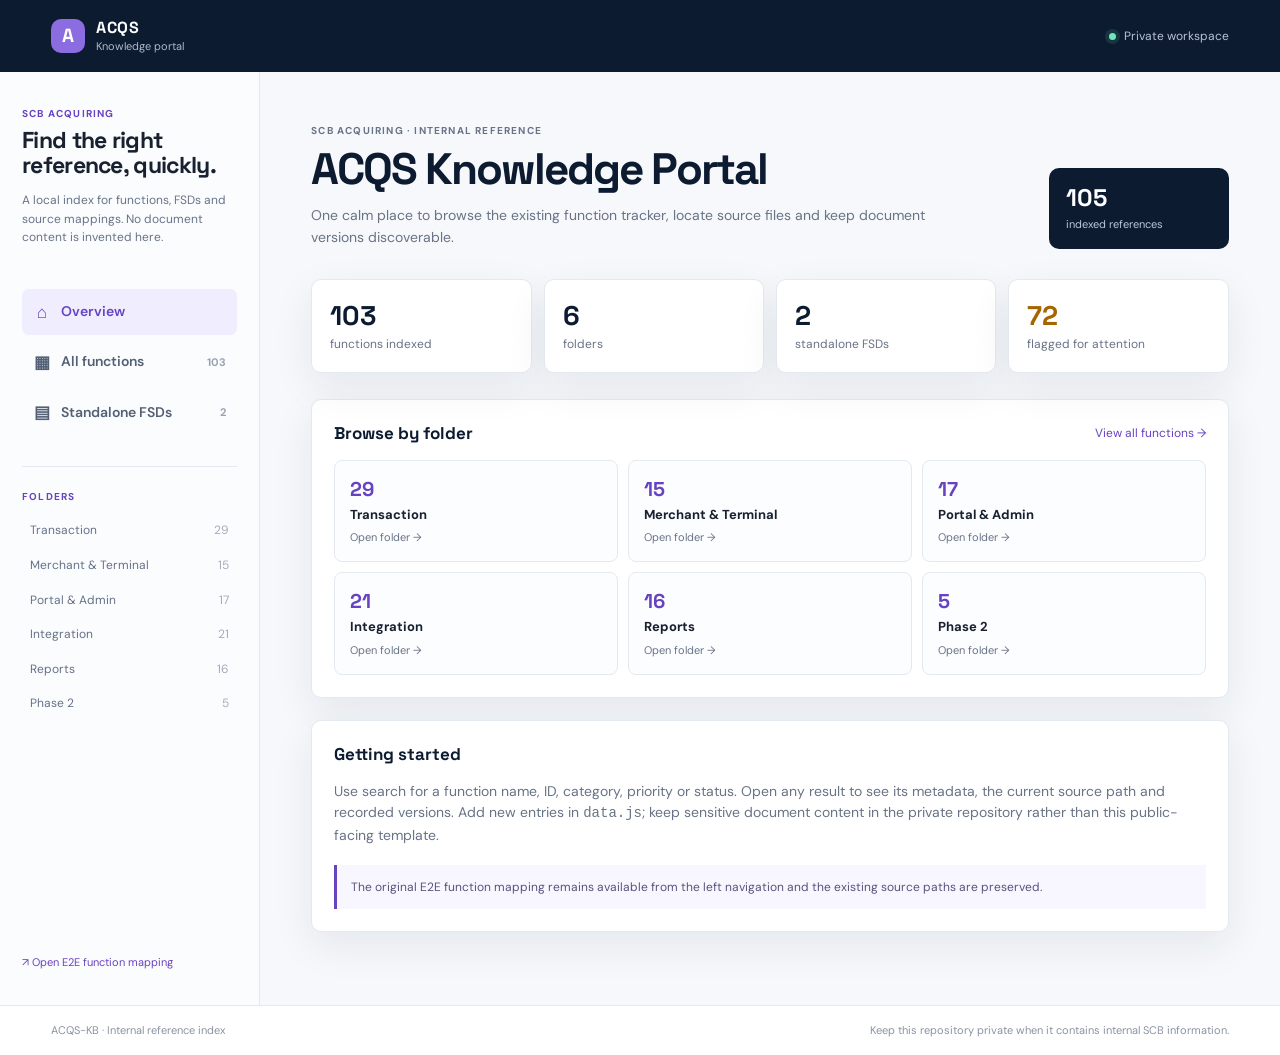
==== commit ec76740e: "Add downstream workbook to knowledge portal Co-authored-by: Copilot App <223556219+Copilot@users.nor" ====
--- a/index.html
+++ b/index.html
@@ -1,206 +1,53 @@
-<!DOCTYPE html>
+<!doctype html>
 <html lang="en">
 <head>
-<meta charset="UTF-8">
-<meta name="viewport" content="width=device-width, initial-scale=1.0">
-<title>ACQS Function Tracker — SCB Acquiring KB</title>
-<link href="https://fonts.googleapis.com/css2?family=Syne:wght@400;600;700;800&family=IBM+Plex+Mono:wght@400;500;600&family=Sarabun:wght@300;400;500;600&display=swap" rel="stylesheet">
-<style>
-:root{--bg:#07090f;--surface:#0d1018;--card:#111520;--card2:#161c2a;--border:#1a2035;--border2:#232d45;
---scb:#4e2a84;--scb2:#6b3fac;--scb-lt:#9b6fda;--scb-glow:rgba(107,63,172,.15);--amber:#f59e0b;--amber-lt:#fcd34d;
---green:#10b981;--green-lt:#6ee7b7;--red:#ef4444;--blue:#3b82f6;--cyan:#22d3ee;--text:#e2e8f0;--muted:#64748b;
---dim:#2d3a52;--mono:'IBM Plex Mono',monospace;--display:'Syne',sans-serif;--body:'Sarabun',sans-serif;}
-*,*::before,*::after{box-sizing:border-box;margin:0;padding:0}
-body{background:var(--bg);color:var(--text);font-family:var(--body);font-size:13px;line-height:1.6}
-.topbar{background:linear-gradient(90deg,#080b14,#0f0820 50%,#080b14);border-bottom:1px solid var(--border);
-padding:0 40px;display:flex;align-items:center;height:52px;position:sticky;top:0;z-index:100;}
-.topbar::after{content:'';position:absolute;bottom:0;left:0;right:0;height:1px;
-background:linear-gradient(90deg,transparent,var(--scb-lt),var(--cyan),transparent);}
-.tb-logo{font-family:var(--display);font-size:15px;font-weight:800;color:#fff;letter-spacing:-.02em;margin-right:32px;}
-.tb-logo span{color:var(--scb-lt);}
-.tb-sep{width:1px;height:24px;background:var(--border2);margin:0 20px;}
-.tb-title{font-family:var(--mono);font-size:11px;color:var(--muted);}
-.tb-badges{display:flex;gap:6px;margin-left:auto;}
-.tbadge{font-family:var(--mono);font-size:9px;font-weight:600;letter-spacing:.08em;padding:3px 8px;border-radius:2px;}
-.tbadge-doc{background:rgba(107,63,172,.2);color:var(--scb-lt);border:1px solid rgba(107,63,172,.4);}
-.tbadge-ver{background:rgba(34,211,238,.1);color:var(--cyan);border:1px solid rgba(34,211,238,.25);}
-.hero{padding:40px 40px 30px;background:radial-gradient(ellipse 70% 120% at 90% 50%,rgba(78,42,132,.2),transparent 65%),var(--surface);
-border-bottom:1px solid var(--border);}
-.hero-doc-id{font-family:var(--mono);font-size:10px;color:var(--scb-lt);letter-spacing:.12em;margin-bottom:10px;}
-.hero-title{font-family:var(--display);font-size:30px;font-weight:800;line-height:1.1;color:#f8fafc;margin-bottom:8px;letter-spacing:-.02em;}
-.hero-title em{font-style:normal;color:var(--scb-lt);}
-.hero-sub{font-size:13px;color:var(--muted);max-width:640px;}
-.wrap{max-width:1180px;margin:0 auto;padding:26px 40px 70px;}
-.stat-row{display:grid;grid-template-columns:repeat(6,1fr);gap:10px;margin-bottom:24px;}
-.stat{background:var(--card);border:1px solid var(--border);border-radius:6px;padding:13px 15px;}
-.stat .n{font-family:var(--display);font-size:25px;font-weight:800;color:#f8fafc;line-height:1;}
-.stat .l{font-family:var(--mono);font-size:8.5px;text-transform:uppercase;letter-spacing:.09em;color:var(--muted);margin-top:5px;}
-.stat.risk .n{color:var(--amber-lt);}
-.stat.done .n{color:var(--green-lt);}
-.panel{background:var(--card);border:1px solid var(--border);border-radius:8px;padding:18px 20px;margin-bottom:22px;}
-.panel h2{font-family:var(--display);font-size:15px;font-weight:700;color:#f1f5f9;margin-bottom:14px;}
-.catbar{display:flex;align-items:center;gap:12px;margin-bottom:9px;}
-.catbar .cname{width:160px;font-size:11.5px;color:var(--text);}
-.catbar .track{flex:1;height:8px;background:#0a0e18;border:1px solid var(--border);border-radius:4px;overflow:hidden;}
-.catbar .fill{height:100%;background:linear-gradient(90deg,var(--scb2),var(--scb-lt));}
-.catbar .frac{font-family:var(--mono);font-size:10px;color:var(--muted);width:58px;text-align:right;}
-.filterbar{display:flex;gap:7px;flex-wrap:wrap;align-items:center;margin-bottom:14px;}
-.search{background:#141c2e;border:1px solid #1e2d47;border-radius:4px;padding:7px 11px;font-family:var(--mono);
-font-size:11px;color:var(--text);min-width:230px;}
-.search::placeholder{color:var(--dim);}
-.chip{font-family:var(--mono);font-size:10px;padding:4px 9px;border-radius:3px;cursor:pointer;border:1px solid var(--border2);
-color:var(--muted);background:transparent;user-select:none;}
-.chip:hover{color:var(--text);}
-.chip.on{color:var(--text);border-color:var(--scb-lt);background:var(--scb-glow);}
-.tbl-wrap{overflow-x:auto;}
-table{width:100%;border-collapse:collapse;font-size:12px;}
-th{background:rgba(107,63,172,.1);color:var(--scb-lt);font-family:var(--mono);font-size:9.5px;letter-spacing:.08em;
-text-transform:uppercase;padding:8px 11px;text-align:left;border-bottom:1px solid rgba(107,63,172,.25);}
-td{padding:8px 11px;border-bottom:1px solid var(--border);color:#94a3b8;vertical-align:top;}
-tr:last-child td{border-bottom:none;}
-tr:hover td{background:rgba(255,255,255,.015);}
-a.idlink{font-family:var(--mono);font-size:11px;font-weight:600;color:var(--cyan);text-decoration:none;}
-a.idlink:hover{text-decoration:underline;}
-.badge{font-family:var(--mono);font-size:9px;padding:2px 7px;border-radius:2px;display:inline-block;white-space:nowrap;}
-.st-not-started{background:rgba(100,116,139,.12);color:#94a3b8;border:1px solid var(--border2);}
-.st-drafting{background:rgba(245,158,11,.1);color:#fcd34d;border:1px solid rgba(245,158,11,.25);}
-.st-in-review{background:rgba(34,211,238,.1);color:#67e8f9;border:1px solid rgba(34,211,238,.25);}
-.st-signed-off{background:rgba(16,185,129,.1);color:#6ee7b7;border:1px solid rgba(16,185,129,.25);}
-.pr-P0{background:rgba(239,68,68,.1);color:#fca5a5;border:1px solid rgba(239,68,68,.2);}
-.pr-P1{background:rgba(245,158,11,.1);color:#fcd34d;border:1px solid rgba(245,158,11,.2);}
-.pr-P2{background:rgba(100,116,139,.12);color:#94a3b8;border:1px solid var(--border2);}
-.pr-Phase2{background:rgba(107,63,172,.15);color:var(--scb-lt);border:1px solid rgba(107,63,172,.3);}
-.mini{font-family:var(--mono);font-size:9px;color:var(--muted);}
-.riskcell{color:var(--amber-lt);font-family:var(--mono);font-size:10px;}
-.empty{color:var(--muted);font-style:italic;padding:14px;}
-.foot{color:var(--dim);font-size:10px;font-family:var(--mono);text-align:center;padding:24px;}
-::-webkit-scrollbar{width:5px;height:5px;}::-webkit-scrollbar-track{background:var(--surface);}
-::-webkit-scrollbar-thumb{background:var(--dim);border-radius:2px;}
-@media(max-width:900px){.stat-row{grid-template-columns:repeat(3,1fr);}.catbar .cname{width:110px;}}
-</style>
+  <meta charset="utf-8">
+  <meta name="viewport" content="width=device-width, initial-scale=1">
+  <meta name="description" content="Private SCB ACQS knowledge portal for finding function and document references.">
+  <title>ACQS Knowledge Portal</title>
+  <link rel="stylesheet" href="styles.css">
 </head>
 <body>
-<div class="topbar">
-  <div class="tb-logo">SCB <span>ACQS</span></div>
-  <div class="tb-sep"></div>
-  <div class="tb-title">Function Knowledge Base · local dashboard</div>
-  <div class="tb-badges">
-    <span class="tbadge tbadge-doc">103 FUNCTIONS</span>
-    <span class="tbadge tbadge-ver">BUILT 2026-09-01</span>
-  </div>
-</div>
-<div class="hero">
-  <div class="hero-doc-id">ACQS-KB · MAINFRAME → SMARTVISTA · INTERNAL — RESTRICTED</div>
-  <div class="hero-title">ACQS Function <em>Tracker</em></div>
-  <div class="hero-sub">Local, offline view of every acquiring function — status, progress and
-  the must-not-forget list. 0 of 103 signed-off · 72 at-risk. Click any ID to open its FSD file.</div>
-  <div style="margin-top:14px"><a href="reference/E2E_Full_Function_Mapping.html"
-    style="font-family:var(--mono);font-size:11px;color:var(--cyan);text-decoration:none;
-    border:1px solid rgba(34,211,238,.3);padding:5px 11px;border-radius:3px;">↗ Open source E2E function mapping</a></div>
-</div>
-<div class="wrap">
-  <div class="stat-row" id="stats"></div>
-  <div class="panel"><h2>Progress by category</h2><div id="cats"></div></div>
-  <div class="panel"><h2>⚠️ At-risk — needs attention</h2><div id="risk"></div></div>
-  <div class="panel"><h2>📘 Standalone FSDs</h2><div id="fsds"></div></div>
-  <div class="panel">
-    <h2>All functions <span class="mini" style="font-weight:400">(<span id="count"></span>)</span></h2>
-    <div class="filterbar" id="chips"></div>
-    <div class="tbl-wrap" id="tblwrap">
-      <table><thead><tr><th>ID</th><th>Name</th><th>Category</th><th>Priority</th>
-      <th>Status</th><th>E2E</th><th>Integrations</th><th>At-risk</th></tr></thead>
-      <tbody id="tbody"></tbody></table>
+  <header class="site-header">
+    <a class="brand" href="#home" aria-label="ACQS Knowledge Portal home">
+      <span class="brand-mark">A</span>
+      <span><strong>ACQS</strong><small>Knowledge portal</small></span>
+    </a>
+    <div class="header-meta">
+      <span class="status-dot" aria-hidden="true"></span>
+      <span>Private workspace</span>
     </div>
-  </div>
-  <div class="foot">Generated by scripts/build_dashboard.py — do not hand-edit · rebuild after status changes</div>
-</div>
-<script>const DATA=[{"id": "I01", "name": "EDC Gateway", "category": "Integration", "cat": "I", "priority": "P0", "status": "not-started", "e2e": ["1", "2", "3", "4", "8", "17"], "integ": [], "updated": "2026-07-27", "path": "functions/integration/I01-edc-gateway.md", "risk": "P0 not started"}, {"id": "I02", "name": "Foreign Exchange Systems (FEB / RXCC)", "category": "Integration", "cat": "I", "priority": "P1", "status": "not-started", "e2e": ["10"], "integ": [], "updated": "2026-07-27", "path": "functions/integration/I02-foreign-exchange-systems-feb-rxcc.md", "risk": ""}, {"id": "I03", "name": "LEGO Payment Gateway", "category": "Integration", "cat": "I", "priority": "P0", "status": "not-started", "e2e": ["1", "5", "6", "7", "17"], "integ": [], "updated": "2026-07-27", "path": "functions/integration/I03-lego-payment-gateway.md", "risk": "P0 not started"}, {"id": "I04", "name": "OEF", "category": "Integration", "cat": "I", "priority": "P0", "status": "not-started", "e2e": ["3", "5"], "integ": [], "updated": "2026-07-27", "path": "functions/integration/I04-oef.md", "risk": "P0 not started"}, {"id": "I05", "name": "Paywise", "category": "Integration", "cat": "I", "priority": "P1", "status": "not-started", "e2e": ["3", "4"], "integ": [], "updated": "2026-07-27", "path": "functions/integration/I05-paywise.md", "risk": ""}, {"id": "I06", "name": "Branch Systems (STEL / PYMD)", "category": "Integration", "cat": "I", "priority": "P1", "status": "not-started", "e2e": ["3", "4"], "integ": [], "updated": "2026-07-27", "path": "functions/integration/I06-branch-systems-stel-pymd.md", "risk": ""}, {"id": "I07", "name": "CBS (Core Banking System)", "category": "Integration", "cat": "I", "priority": "P0", "status": "not-started", "e2e": ["2", "3", "8", "11", "13", "17"], "integ": [], "updated": "2026-07-27", "path": "functions/integration/I07-cbs-core-banking-system.md", "risk": "P0 not started"}, {"id": "I08", "name": "Card X", "category": "Integration", "cat": "I", "priority": "P1", "status": "not-started", "e2e": ["3"], "integ": [], "updated": "2026-07-27", "path": "functions/integration/I08-card-x.md", "risk": ""}, {"id": "I09", "name": "SCB Debit / Prepaid Issuing Platform", "category": "Integration", "cat": "I", "priority": "P0", "status": "not-started", "e2e": ["2", "3"], "integ": [], "updated": "2026-07-27", "path": "functions/integration/I09-scb-debit-prepaid-issuing-platform.md", "risk": "P0 not started"}, {"id": "I10", "name": "SCB Fraud via Kafka", "category": "Integration", "cat": "I", "priority": "P0", "status": "not-started", "e2e": ["2", "3"], "integ": [], "updated": "2026-07-27", "path": "functions/integration/I10-scb-fraud-via-kafka.md", "risk": "P0 not started"}, {"id": "I11", "name": "Centralized Rate System", "category": "Integration", "cat": "I", "priority": "P0", "status": "not-started", "e2e": ["2", "3", "5", "10"], "integ": [], "updated": "2026-07-27", "path": "functions/integration/I11-centralized-rate-system.md", "risk": "P0 not started"}, {"id": "I12", "name": "IAM / AD", "category": "Integration", "cat": "I", "priority": "P0", "status": "not-started", "e2e": ["1", "16"], "integ": [], "updated": "2026-07-27", "path": "functions/integration/I12-iam-ad.md", "risk": "P0 not started"}, {"id": "I13", "name": "Cyber Security & Audit Log Applications", "category": "Integration", "cat": "I", "priority": "P0", "status": "not-started", "e2e": ["13", "15", "16"], "integ": [], "updated": "2026-07-27", "path": "functions/integration/I13-cyber-security-and-audit-log-applications.md", "risk": "P0 not started"}, {"id": "I14", "name": "eTER / eTax / eWHT", "category": "Integration", "cat": "I", "priority": "P0", "status": "not-started", "e2e": ["9", "10"], "integ": [], "updated": "2026-07-27", "path": "functions/integration/I14-eter-etax-ewht.md", "risk": "P0 not started"}, {"id": "I15", "name": "Revenue Office VAT Refund File Processing", "category": "Integration", "cat": "I", "priority": "P1", "status": "not-started", "e2e": ["10"], "integ": [], "updated": "2026-07-27", "path": "functions/integration/I15-revenue-office-vat-refund-file-processing.md", "risk": ""}, {"id": "I16", "name": "UDP / Databricks Data Sharing", "category": "Integration", "cat": "I", "priority": "P0", "status": "not-started", "e2e": ["14", "16"], "integ": [], "updated": "2026-07-27", "path": "functions/integration/I16-udp-databricks-data-sharing.md", "risk": "P0 not started"}, {"id": "I17", "name": "TKS / Statement Printing Vendor", "category": "Integration", "cat": "I", "priority": "P1", "status": "not-started", "e2e": ["9"], "integ": [], "updated": "2026-07-27", "path": "functions/integration/I17-tks-statement-printing-vendor.md", "risk": ""}, {"id": "I18", "name": "ERM / MRP / SMC / GL Accounting", "category": "Integration", "cat": "I", "priority": "P0", "status": "not-started", "e2e": ["8", "13", "14"], "integ": [], "updated": "2026-07-27", "path": "functions/integration/I18-erm-mrp-smc-gl-accounting.md", "risk": "P0 not started"}, {"id": "I19", "name": "International Schemes (Visa / Mastercard / UPI / JCB / AMEX / Diners)", "category": "Integration", "cat": "I", "priority": "P0", "status": "not-started", "e2e": ["2", "3", "5", "11", "12", "17"], "integ": [], "updated": "2026-07-27", "path": "functions/integration/I19-international-schemes-visa-mastercard-upi-jcb-amex-diners.md", "risk": "P0 not started"}, {"id": "I20", "name": "Domestic Networks (ITMX / TPN)", "category": "Integration", "cat": "I", "priority": "P0", "status": "not-started", "e2e": ["2", "8", "11"], "integ": [], "updated": "2026-07-27", "path": "functions/integration/I20-domestic-networks-itmx-tpn.md", "risk": "P0 not started"}, {"id": "I21", "name": "MIR via PCC", "category": "Integration", "cat": "I", "priority": "P1", "status": "not-started", "e2e": ["11"], "integ": [], "updated": "2026-07-27", "path": "functions/integration/I21-mir-via-pcc.md", "risk": ""}, {"id": "M01", "name": "Merchant Hierarchy (Single / Outlet / Master-PayFac)", "category": "Merchant & Terminal", "cat": "M", "priority": "P0", "status": "not-started", "e2e": ["1", "17"], "integ": [], "updated": "2026-07-27", "path": "functions/merchant-terminal/M01-merchant-hierarchy-single-outlet-master-payfac.md", "risk": "P0 not started"}, {"id": "M02", "name": "Merchant Profile Management", "category": "Merchant & Terminal", "cat": "M", "priority": "P0", "status": "not-started", "e2e": ["1", "17"], "integ": [], "updated": "2026-07-27", "path": "functions/merchant-terminal/M02-merchant-profile-management.md", "risk": "P0 not started"}, {"id": "M03", "name": "Merchant Fee Profile", "category": "Merchant & Terminal", "cat": "M", "priority": "P0", "status": "not-started", "e2e": ["1", "10"], "integ": [], "updated": "2026-07-27", "path": "functions/merchant-terminal/M03-merchant-fee-profile.md", "risk": "P0 not started"}, {"id": "M04", "name": "Merchant Limits (Amount & Volume)", "category": "Merchant & Terminal", "cat": "M", "priority": "P0", "status": "not-started", "e2e": ["1", "2", "3"], "integ": [], "updated": "2026-07-27", "path": "functions/merchant-terminal/M04-merchant-limits-amount-and-volume.md", "risk": "P0 not started"}, {"id": "M05", "name": "Merchant Billing Setup", "category": "Merchant & Terminal", "cat": "M", "priority": "P0", "status": "not-started", "e2e": ["1", "8", "10"], "integ": [], "updated": "2026-07-27", "path": "functions/merchant-terminal/M05-merchant-billing-setup.md", "risk": "P0 not started"}, {"id": "M06", "name": "Merchant Settlement Configuration", "category": "Merchant & Terminal", "cat": "M", "priority": "P0", "status": "not-started", "e2e": ["1", "8"], "integ": [], "updated": "2026-07-27", "path": "functions/merchant-terminal/M06-merchant-settlement-configuration.md", "risk": "P0 not started"}, {"id": "M07", "name": "Merchant Lifecycle Statuses", "category": "Merchant & Terminal", "cat": "M", "priority": "P0", "status": "drafting", "e2e": ["1", "3", "17"], "integ": [], "updated": "2026-07-28", "path": "functions/merchant-terminal/M07-merchant-lifecycle-statuses.md", "risk": ""}, {"id": "M08", "name": "Terminal Lifecycle Statuses", "category": "Merchant & Terminal", "cat": "M", "priority": "P0", "status": "not-started", "e2e": ["1"], "integ": [], "updated": "2026-07-27", "path": "functions/merchant-terminal/M08-terminal-lifecycle-statuses.md", "risk": "P0 not started"}, {"id": "M09", "name": "Terminal Profile Management", "category": "Merchant & Terminal", "cat": "M", "priority": "P0", "status": "not-started", "e2e": ["1", "4"], "integ": [], "updated": "2026-07-27", "path": "functions/merchant-terminal/M09-terminal-profile-management.md", "risk": "P0 not started"}, {"id": "M10", "name": "Terminal Cap Limits", "category": "Merchant & Terminal", "cat": "M", "priority": "P0", "status": "not-started", "e2e": ["1", "2", "4"], "integ": [], "updated": "2026-07-27", "path": "functions/merchant-terminal/M10-terminal-cap-limits.md", "risk": "P0 not started"}, {"id": "M11", "name": "MID/TID Generation by SmartVista", "category": "Merchant & Terminal", "cat": "M", "priority": "P0", "status": "not-started", "e2e": ["1", "17"], "integ": [], "updated": "2026-07-27", "path": "functions/merchant-terminal/M11-mid-tid-generation-by-smartvista.md", "risk": "P0 not started"}, {"id": "M12", "name": "Merchant Types (POS/ePOS/Easy Cashier/eCom/CyberSource/MPGS/TapToPay)", "category": "Merchant & Terminal", "cat": "M", "priority": "P0", "status": "not-started", "e2e": ["1", "4", "5"], "integ": [], "updated": "2026-07-27", "path": "functions/merchant-terminal/M12-merchant-types-pos-epos-easy-cashier-ecom-cybersource-mpgs-taptopay.md", "risk": "P0 not started"}, {"id": "M13", "name": "Merchant Onboarding (UI/Batch/SFTP/API-SOAP/MMA/Digital)", "category": "Merchant & Terminal", "cat": "M", "priority": "P0", "status": "not-started", "e2e": ["1", "17"], "integ": [], "updated": "2026-07-27", "path": "functions/merchant-terminal/M13-merchant-onboarding-ui-batch-sftp-api-soap-mma-digital.md", "risk": "P0 not started"}, {"id": "M14", "name": "Maker-Checker Approval for Onboarding", "category": "Merchant & Terminal", "cat": "M", "priority": "P0", "status": "not-started", "e2e": ["1"], "integ": [], "updated": "2026-07-27", "path": "functions/merchant-terminal/M14-maker-checker-approval-for-onboarding.md", "risk": "P0 not started"}, {"id": "M15", "name": "Merchant Profile Export (EDC Vendor Onboarding)", "category": "Merchant & Terminal", "cat": "M", "priority": "P1", "status": "not-started", "e2e": ["1"], "integ": [], "updated": "2026-07-27", "path": "functions/merchant-terminal/M15-merchant-profile-export-edc-vendor-onboarding.md", "risk": ""}, {"id": "PH01", "name": "IPS / IPN QR-Based Transaction Processing", "category": "Phase 2", "cat": "PH", "priority": "Phase2", "status": "not-started", "e2e": ["6", "8", "11", "14"], "integ": [], "updated": "2026-07-27", "path": "functions/phase-2/PH01-ips-ipn-qr-based-transaction-processing.md", "risk": ""}, {"id": "PH02", "name": "AliPay / AliPay+ / WeChat / TrueMoney QR Wallet Processing", "category": "Phase 2", "cat": "PH", "priority": "Phase2", "status": "not-started", "e2e": ["7", "8", "11", "14"], "integ": [], "updated": "2026-07-27", "path": "functions/phase-2/PH02-alipay-alipay-wechat-truemoney-qr-wallet-processing.md", "risk": ""}, {"id": "PH03", "name": "Merchant Periodic Watchlist Verification", "category": "Phase 2", "cat": "PH", "priority": "Phase2", "status": "not-started", "e2e": ["1", "15"], "integ": [], "updated": "2026-07-27", "path": "functions/phase-2/PH03-merchant-periodic-watchlist-verification.md", "risk": ""}, {"id": "PH04", "name": "LianLian & 2C2P Type 2 Merchant Support", "category": "Phase 2", "cat": "PH", "priority": "Phase2", "status": "not-started", "e2e": ["1", "8", "10", "11"], "integ": [], "updated": "2026-07-27", "path": "functions/phase-2/PH04-lianlian-and-2c2p-type-2-merchant-support.md", "risk": ""}, {"id": "PH05", "name": "Phase 2 eTax/eWHT Impact for LianLian & 2C2P", "category": "Phase 2", "cat": "PH", "priority": "Phase2", "status": "not-started", "e2e": ["10"], "integ": [], "updated": "2026-07-27", "path": "functions/phase-2/PH05-phase-2-etax-ewht-impact-for-lianlian-and-2c2p.md", "risk": ""}, {"id": "P01", "name": "Transaction Inquiry", "category": "Portal & Admin", "cat": "P", "priority": "P0", "status": "not-started", "e2e": ["3", "9", "12", "17"], "integ": [], "updated": "2026-07-27", "path": "functions/portal-admin/P01-transaction-inquiry.md", "risk": "P0 not started"}, {"id": "P02", "name": "View Void / Reversal / Refund / Settlement Status", "category": "Portal & Admin", "cat": "P", "priority": "P0", "status": "not-started", "e2e": ["3", "9", "12"], "integ": [], "updated": "2026-07-27", "path": "functions/portal-admin/P02-view-void-reversal-refund-settlement-status.md", "risk": "P0 not started"}, {"id": "P03", "name": "Generate & View Merchant Reports", "category": "Portal & Admin", "cat": "P", "priority": "P1", "status": "not-started", "e2e": ["9", "17"], "integ": [], "updated": "2026-07-27", "path": "functions/portal-admin/P03-generate-and-view-merchant-reports.md", "risk": ""}, {"id": "P04", "name": "View Merchant & Terminal Information", "category": "Portal & Admin", "cat": "P", "priority": "P1", "status": "not-started", "e2e": ["9"], "integ": [], "updated": "2026-07-27", "path": "functions/portal-admin/P04-view-merchant-and-terminal-information.md", "risk": ""}, {"id": "P05", "name": "Merchant Enrollment", "category": "Portal & Admin", "cat": "P", "priority": "P0", "status": "not-started", "e2e": ["1"], "integ": [], "updated": "2026-07-27", "path": "functions/portal-admin/P05-merchant-enrollment.md", "risk": "P0 not started"}, {"id": "P06", "name": "Account Activation & OTP Password Setup", "category": "Portal & Admin", "cat": "P", "priority": "P0", "status": "not-started", "e2e": ["1"], "integ": [], "updated": "2026-07-27", "path": "functions/portal-admin/P06-account-activation-and-otp-password-setup.md", "risk": "P0 not started"}, {"id": "P07", "name": "Merchant Management", "category": "Portal & Admin", "cat": "P", "priority": "P0", "status": "not-started", "e2e": ["1", "17"], "integ": [], "updated": "2026-07-27", "path": "functions/portal-admin/P07-merchant-management.md", "risk": "P0 not started"}, {"id": "P08", "name": "Terminal Management", "category": "Portal & Admin", "cat": "P", "priority": "P0", "status": "not-started", "e2e": ["1"], "integ": [], "updated": "2026-07-27", "path": "functions/portal-admin/P08-terminal-management.md", "risk": "P0 not started"}, {"id": "P09", "name": "Notes on Merchants / Accounts / Terminals", "category": "Portal & Admin", "cat": "P", "priority": "P1", "status": "not-started", "e2e": ["12", "15"], "integ": [], "updated": "2026-07-27", "path": "functions/portal-admin/P09-notes-on-merchants-accounts-terminals.md", "risk": ""}, {"id": "P10", "name": "Transaction Search & Saved Filters", "category": "Portal & Admin", "cat": "P", "priority": "P1", "status": "not-started", "e2e": ["3", "14", "15"], "integ": [], "updated": "2026-07-27", "path": "functions/portal-admin/P10-transaction-search-and-saved-filters.md", "risk": ""}, {"id": "P11", "name": "Scheduled Report Tasks", "category": "Portal & Admin", "cat": "P", "priority": "P1", "status": "not-started", "e2e": ["9", "16"], "integ": [], "updated": "2026-07-27", "path": "functions/portal-admin/P11-scheduled-report-tasks.md", "risk": ""}, {"id": "P12", "name": "Feedback Submission", "category": "Portal & Admin", "cat": "P", "priority": "P2", "status": "not-started", "e2e": [], "integ": [], "updated": "2026-07-27", "path": "functions/portal-admin/P12-feedback-submission.md", "risk": ""}, {"id": "P13", "name": "Announcements", "category": "Portal & Admin", "cat": "P", "priority": "P2", "status": "not-started", "e2e": [], "integ": [], "updated": "2026-07-27", "path": "functions/portal-admin/P13-announcements.md", "risk": ""}, {"id": "P14", "name": "Terms & Conditions Acceptance", "category": "Portal & Admin", "cat": "P", "priority": "P0", "status": "not-started", "e2e": ["1"], "integ": [], "updated": "2026-07-27", "path": "functions/portal-admin/P14-terms-and-conditions-acceptance.md", "risk": "P0 not started"}, {"id": "P15", "name": "LDAP / Azure Entra ID Authentication", "category": "Portal & Admin", "cat": "P", "priority": "P0", "status": "not-started", "e2e": ["1", "16"], "integ": [], "updated": "2026-07-27", "path": "functions/portal-admin/P15-ldap-azure-entra-id-authentication.md", "risk": "P0 not started"}, {"id": "P16", "name": "User & Role Administration (RBAC)", "category": "Portal & Admin", "cat": "P", "priority": "P0", "status": "not-started", "e2e": ["1", "15", "16"], "integ": [], "updated": "2026-07-27", "path": "functions/portal-admin/P16-user-and-role-administration-rbac.md", "risk": "P0 not started"}, {"id": "P17", "name": "Audit Logs / Session Logs / Process Logs & Files / Log Levels", "category": "Portal & Admin", "cat": "P", "priority": "P0", "status": "not-started", "e2e": ["15", "16", "17"], "integ": [], "updated": "2026-07-27", "path": "functions/portal-admin/P17-audit-logs-session-logs-process-logs-and-files-log-levels.md", "risk": "P0 not started"}, {"id": "R01", "name": "BPC Standard Acquiring & TXN Operation Reports", "category": "Reports", "cat": "R", "priority": "P0", "status": "not-started", "e2e": ["2", "3", "4", "5", "17"], "integ": [], "updated": "2026-07-27", "path": "functions/reports/R01-bpc-standard-acquiring-and-txn-operation-reports.md", "risk": "P0 not started"}, {"id": "R02", "name": "Merchant Settlement Reports", "category": "Reports", "cat": "R", "priority": "P0", "status": "not-started", "e2e": ["8", "9", "17"], "integ": [], "updated": "2026-07-27", "path": "functions/reports/R02-merchant-settlement-reports.md", "risk": "P0 not started"}, {"id": "R03", "name": "DCC Merchant Reports", "category": "Reports", "cat": "R", "priority": "P0", "status": "not-started", "e2e": ["5", "10"], "integ": [], "updated": "2026-07-27", "path": "functions/reports/R03-dcc-merchant-reports.md", "risk": "P0 not started"}, {"id": "R04", "name": "Card Scheme Reports", "category": "Reports", "cat": "R", "priority": "P0", "status": "not-started", "e2e": ["11", "17"], "integ": [], "updated": "2026-07-27", "path": "functions/reports/R04-card-scheme-reports.md", "risk": "P0 not started"}, {"id": "R05", "name": "Domestic Reports (ITMX/TPN)", "category": "Reports", "cat": "R", "priority": "P0", "status": "not-started", "e2e": ["6", "11"], "integ": [], "updated": "2026-07-27", "path": "functions/reports/R05-domestic-reports-itmx-tpn.md", "risk": "P0 not started"}, {"id": "R06", "name": "Regulatory Reports", "category": "Reports", "cat": "R", "priority": "P0", "status": "not-started", "e2e": ["10", "15"], "integ": [], "updated": "2026-07-27", "path": "functions/reports/R06-regulatory-reports.md", "risk": "P0 not started"}, {"id": "R07", "name": "SCB Custom Reports", "category": "Reports", "cat": "R", "priority": "P1", "status": "not-started", "e2e": ["3", "9", "12", "15"], "integ": [], "updated": "2026-07-27", "path": "functions/reports/R07-scb-custom-reports.md", "risk": ""}, {"id": "R08", "name": "Pending Settlement Report", "category": "Reports", "cat": "R", "priority": "P0", "status": "not-started", "e2e": ["8"], "integ": [], "updated": "2026-07-27", "path": "functions/reports/R08-pending-settlement-report.md", "risk": "P0 not started"}, {"id": "R09", "name": "DCC Conversion Report", "category": "Reports", "cat": "R", "priority": "P0", "status": "not-started", "e2e": ["10"], "integ": [], "updated": "2026-07-27", "path": "functions/reports/R09-dcc-conversion-report.md", "risk": "P0 not started"}, {"id": "R10", "name": "Fee Report", "category": "Reports", "cat": "R", "priority": "P0", "status": "not-started", "e2e": ["10"], "integ": [], "updated": "2026-07-27", "path": "functions/reports/R10-fee-report.md", "risk": "P0 not started"}, {"id": "R11", "name": "Reconciliation Report", "category": "Reports", "cat": "R", "priority": "P0", "status": "not-started", "e2e": ["14", "17"], "integ": [], "updated": "2026-07-27", "path": "functions/reports/R11-reconciliation-report.md", "risk": "P0 not started"}, {"id": "R12", "name": "Operation Report", "category": "Reports", "cat": "R", "priority": "P0", "status": "not-started", "e2e": ["15", "16"], "integ": [], "updated": "2026-07-27", "path": "functions/reports/R12-operation-report.md", "risk": "P0 not started"}, {"id": "R13", "name": "Export Files to Bank Downstream Systems", "category": "Reports", "cat": "R", "priority": "P0", "status": "not-started", "e2e": ["13", "14"], "integ": [], "updated": "2026-07-27", "path": "functions/reports/R13-export-files-to-bank-downstream-systems.md", "risk": "P0 not started"}, {"id": "R14", "name": "Merchant Statements (PDF / TXT / CSV / XLS)", "category": "Reports", "cat": "R", "priority": "P1", "status": "not-started", "e2e": ["9"], "integ": [], "updated": "2026-07-27", "path": "functions/reports/R14-merchant-statements-pdf-txt-csv-xls.md", "risk": ""}, {"id": "R15", "name": "Daily / Weekly / Monthly Statement Cycles", "category": "Reports", "cat": "R", "priority": "P1", "status": "not-started", "e2e": ["9"], "integ": [], "updated": "2026-07-27", "path": "functions/reports/R15-daily-weekly-monthly-statement-cycles.md", "risk": ""}, {"id": "R16", "name": "UDP Data Outputs (Merchant/Terminal/TXN/Settlement/IPP/Fee)", "category": "Reports", "cat": "R", "priority": "P0", "status": "not-started", "e2e": ["9", "13", "14", "16"], "integ": [], "updated": "2026-07-27", "path": "functions/reports/R16-udp-data-outputs-merchant-terminal-txn-settlement-ipp-fee.md", "risk": "P0 not started"}, {"id": "T01", "name": "Authorization", "category": "Transaction", "cat": "T", "priority": "P0", "status": "not-started", "e2e": ["2", "3", "4", "5", "6", "7", "17"], "integ": ["I01", "I03", "I09", "I10", "I11", "I19", "I20"], "updated": "2026-07-27", "path": "functions/transaction/T01-authorization.md", "risk": "P0 not started"}, {"id": "T02", "name": "Sale", "category": "Transaction", "cat": "T", "priority": "P0", "status": "not-started", "e2e": ["3", "4", "5", "6", "7", "17"], "integ": ["I01", "I03", "I07"], "updated": "2026-07-27", "path": "functions/transaction/T02-sale.md", "risk": "P0 not started"}, {"id": "T03", "name": "Offline Sale", "category": "Transaction", "cat": "T", "priority": "P0", "status": "not-started", "e2e": ["3", "4"], "integ": ["I01"], "updated": "2026-07-27", "path": "functions/transaction/T03-offline-sale.md", "risk": "P0 not started"}, {"id": "T04", "name": "Sale Adjustment", "category": "Transaction", "cat": "T", "priority": "P0", "status": "not-started", "e2e": ["3", "4"], "integ": ["I01"], "updated": "2026-07-27", "path": "functions/transaction/T04-sale-adjustment.md", "risk": "P0 not started"}, {"id": "T05", "name": "Void", "category": "Transaction", "cat": "T", "priority": "P0", "status": "not-started", "e2e": ["3", "4", "17"], "integ": ["I01", "I19"], "updated": "2026-07-27", "path": "functions/transaction/T05-void.md", "risk": "P0 not started"}, {"id": "T06", "name": "Refund - Full", "category": "Transaction", "cat": "T", "priority": "P0", "status": "not-started", "e2e": ["3", "4", "5", "6", "7", "12", "17"], "integ": ["I01", "I03", "I07"], "updated": "2026-07-27", "path": "functions/transaction/T06-refund-full.md", "risk": "P0 not started"}, {"id": "T07", "name": "Refund - Partial", "category": "Transaction", "cat": "T", "priority": "P0", "status": "not-started", "e2e": ["3", "4", "5", "17"], "integ": ["I01", "I03", "I07"], "updated": "2026-07-27", "path": "functions/transaction/T07-refund-partial.md", "risk": "P0 not started"}, {"id": "T08", "name": "Reversal", "category": "Transaction", "cat": "T", "priority": "P0", "status": "not-started", "e2e": ["3", "4", "12", "17"], "integ": ["I01", "I19"], "updated": "2026-07-27", "path": "functions/transaction/T08-reversal.md", "risk": "P0 not started"}, {"id": "T09", "name": "Pre-Authorization", "category": "Transaction", "cat": "T", "priority": "P0", "status": "not-started", "e2e": ["3", "5"], "integ": ["I01", "I03", "I19"], "updated": "2026-07-27", "path": "functions/transaction/T09-pre-authorization.md", "risk": "P0 not started"}, {"id": "T10", "name": "Pre-Auth Completion", "category": "Transaction", "cat": "T", "priority": "P0", "status": "not-started", "e2e": ["3", "5"], "integ": ["I01", "I03"], "updated": "2026-07-27", "path": "functions/transaction/T10-pre-auth-completion.md", "risk": "P0 not started"}, {"id": "T11", "name": "Pre-Auth Cancellation", "category": "Transaction", "cat": "T", "priority": "P0", "status": "not-started", "e2e": ["3", "5"], "integ": ["I01", "I03", "I19"], "updated": "2026-07-27", "path": "functions/transaction/T11-pre-auth-cancellation.md", "risk": "P0 not started"}, {"id": "T12", "name": "Pre-Auth Refund & Cancellation Flows", "category": "Transaction", "cat": "T", "priority": "P0", "status": "not-started", "e2e": ["3", "5"], "integ": ["I01", "I03"], "updated": "2026-07-27", "path": "functions/transaction/T12-pre-auth-refund-and-cancellation-flows.md", "risk": "P0 not started"}, {"id": "T13", "name": "Settlement POS Batch", "category": "Transaction", "cat": "T", "priority": "P0", "status": "not-started", "e2e": ["4", "8", "11", "17"], "integ": ["I01", "I07", "I19", "I20"], "updated": "2026-07-27", "path": "functions/transaction/T13-settlement-pos-batch.md", "risk": "P0 not started"}, {"id": "T14", "name": "Batch Upload", "category": "Transaction", "cat": "T", "priority": "P0", "status": "not-started", "e2e": ["3", "8"], "integ": ["I01"], "updated": "2026-07-27", "path": "functions/transaction/T14-batch-upload.md", "risk": "P0 not started"}, {"id": "T15", "name": "TC Upload", "category": "Transaction", "cat": "T", "priority": "P0", "status": "not-started", "e2e": ["8", "11"], "integ": ["I19", "I20"], "updated": "2026-07-27", "path": "functions/transaction/T15-tc-upload.md", "risk": "P0 not started"}, {"id": "T16", "name": "Network Test / Echo Messages", "category": "Transaction", "cat": "T", "priority": "P0", "status": "not-started", "e2e": ["2", "16"], "integ": ["I01", "I19", "I20"], "updated": "2026-07-27", "path": "functions/transaction/T16-network-test-echo-messages.md", "risk": "P0 not started"}, {"id": "T17", "name": "Cash Advance", "category": "Transaction", "cat": "T", "priority": "P0", "status": "not-started", "e2e": ["3", "4"], "integ": ["I01", "I06", "I07"], "updated": "2026-07-27", "path": "functions/transaction/T17-cash-advance.md", "risk": "P0 not started"}, {"id": "T18", "name": "TIP & TIP Adjustment", "category": "Transaction", "cat": "T", "priority": "P0", "status": "not-started", "e2e": ["3", "4"], "integ": ["I01"], "updated": "2026-07-27", "path": "functions/transaction/T18-tip-and-tip-adjustment.md", "risk": "P0 not started"}, {"id": "T19", "name": "Card Verification", "category": "Transaction", "cat": "T", "priority": "P0", "status": "not-started", "e2e": ["2", "3"], "integ": ["I01", "I09", "I19"], "updated": "2026-07-27", "path": "functions/transaction/T19-card-verification.md", "risk": "P0 not started"}, {"id": "T20", "name": "Account Verification / Status Inquiry", "category": "Transaction", "cat": "T", "priority": "P0", "status": "not-started", "e2e": ["2", "3"], "integ": ["I07", "I09"], "updated": "2026-07-27", "path": "functions/transaction/T20-account-verification-status-inquiry.md", "risk": "P0 not started"}, {"id": "T21", "name": "Recurring / Subscription Transactions", "category": "Transaction", "cat": "T", "priority": "P1", "status": "not-started", "e2e": ["3", "5"], "integ": ["I03", "I19"], "updated": "2026-07-27", "path": "functions/transaction/T21-recurring-subscription-transactions.md", "risk": ""}, {"id": "T22", "name": "IPP Installment (Card X)", "category": "Transaction", "cat": "T", "priority": "P1", "status": "not-started", "e2e": ["3"], "integ": ["I08"], "updated": "2026-07-27", "path": "functions/transaction/T22-ipp-installment-card-x.md", "risk": ""}, {"id": "T23", "name": "OLS Loyalty (Inquiry, Auth, Reversal)", "category": "Transaction", "cat": "T", "priority": "P1", "status": "not-started", "e2e": ["3"], "integ": ["I01", "I05"], "updated": "2026-07-27", "path": "functions/transaction/T23-ols-loyalty-inquiry-auth-reversal.md", "risk": ""}, {"id": "T24", "name": "DCC Transactions", "category": "Transaction", "cat": "T", "priority": "P0", "status": "not-started", "e2e": ["2", "3", "4", "5", "10", "17"], "integ": ["I11", "I19"], "updated": "2026-07-27", "path": "functions/transaction/T24-dcc-transactions.md", "risk": "P0 not started"}, {"id": "T25", "name": "MCC / Multi-Currency Conversion", "category": "Transaction", "cat": "T", "priority": "P0", "status": "not-started", "e2e": ["2", "3", "5", "10"], "integ": ["I11", "I02"], "updated": "2026-07-27", "path": "functions/transaction/T25-mcc-multi-currency-conversion.md", "risk": "P0 not started"}, {"id": "T26", "name": "VAT Refund Transactions", "category": "Transaction", "cat": "T", "priority": "P1", "status": "not-started", "e2e": ["3", "10"], "integ": ["I14", "I15"], "updated": "2026-07-27", "path": "functions/transaction/T26-vat-refund-transactions.md", "risk": ""}, {"id": "T27", "name": "FEB Exchange Booth Credit Card Reservation", "category": "Transaction", "cat": "T", "priority": "P1", "status": "not-started", "e2e": ["3", "10"], "integ": ["I02"], "updated": "2026-07-27", "path": "functions/transaction/T27-feb-exchange-booth-credit-card-reservation.md", "risk": ""}, {"id": "T28", "name": "Manual Transaction Entry (SCB Operator)", "category": "Transaction", "cat": "T", "priority": "P1", "status": "not-started", "e2e": ["3", "15"], "integ": ["I12"], "updated": "2026-07-27", "path": "functions/transaction/T28-manual-transaction-entry-scb-operator.md", "risk": ""}, {"id": "T29", "name": "Force Settlement / Force Clearing", "category": "Transaction", "cat": "T", "priority": "P1", "status": "not-started", "e2e": ["8", "15"], "integ": ["I07", "I19"], "updated": "2026-07-27", "path": "functions/transaction/T29-force-settlement-force-clearing.md", "risk": ""}];const FSDS=[{"id": "GL-2026-001", "name": "GL Accounting — Merchant Acquiring", "priority": "P0", "status": "drafting", "functions": ["I07", "I13", "I14", "I18", "R10", "R13", "R16"], "updated": "2026-07-28", "path": "fsd/FSD-ACQS-GL-2026-001-gl-accounting.md"}];</script>
-<script>
-const CATS=[['T','Transaction'],['M','Merchant & Terminal'],['P','Portal & Admin'],
-['I','Integration'],['R','Reports'],['PH','Phase 2']];
-const STATUSES=['not-started','drafting','in-review','signed-off'];
-const PRIOS=['P0','P1','P2','Phase2'];
-const st={cat:new Set(),status:new Set(),prio:new Set(),q:''};
+  </header>
 
-function esc(s){return String(s).replace(/[&<>]/g,c=>({'&':'&amp;','<':'&lt;','>':'&gt;'}[c]));}
-function chip(label,val,group){const on=st[group].has(val)?' on':'';
-return `<span class="chip${on}" data-g="${group}" data-v="${val}">${esc(label)}</span>`;}
+  <main class="layout">
+    <aside class="sidebar" aria-label="Knowledge base navigation">
+      <div class="sidebar-intro">
+        <p class="eyebrow">SCB Acquiring</p>
+        <h1>Find the right reference, quickly.</h1>
+        <p class="muted">A local index for functions, FSDs and source mappings. No document content is invented here.</p>
+      </div>
+      <nav class="nav-list">
+        <a class="nav-link active" href="#home" data-route="home"><span>⌂</span> Overview</a>
+        <a class="nav-link" href="#all" data-route="all"><span>▦</span> All functions <b id="nav-count"></b></a>
+        <a class="nav-link" href="#documents" data-route="documents"><span>▤</span> Standalone FSDs <b id="nav-doc-count"></b></a>
+      </nav>
+      <div class="sidebar-section">
+        <p class="eyebrow">Folders</p>
+        <div id="category-nav" class="category-nav"></div>
+      </div>
+      <a class="source-link" href="reference/E2E_Full_Function_Mapping.html">↗ Open E2E function mapping</a>
+    </aside>
 
-function renderChips(){
-const cbar=document.getElementById('chips');
-let h='<input class="search" id="q" placeholder="search id or name…" value="'+esc(st.q)+'">';
-h+=CATS.map(c=>chip(c[0],c[0],'cat')).join('');
-h+=STATUSES.map(s=>chip(s,s,'status')).join('');
-h+=PRIOS.map(p=>chip(p,p,'prio')).join('');
-cbar.innerHTML=h;
-document.getElementById('q').addEventListener('input',e=>{st.q=e.target.value.toLowerCase();renderTable();});
-cbar.querySelectorAll('.chip').forEach(el=>el.onclick=()=>{
-const g=el.dataset.g,v=el.dataset.v;st[g].has(v)?st[g].delete(v):st[g].add(v);
-renderChips();renderTable();});
-}
-function match(f){
-if(st.cat.size&&!st.cat.has(f.cat))return false;
-if(st.status.size&&!st.status.has(f.status))return false;
-if(st.prio.size&&!st.prio.has(f.priority))return false;
-if(st.q&&!(f.id.toLowerCase().includes(st.q)||f.name.toLowerCase().includes(st.q)))return false;
-return true;
-}
-function renderTable(){
-const rows=DATA.filter(match);
-document.getElementById('count').textContent=rows.length+' / '+DATA.length;
-if(!rows.length){document.getElementById('tbody').innerHTML='';
-document.getElementById('tblwrap').insertAdjacentHTML('beforeend','');return;}
-document.getElementById('tbody').innerHTML=rows.map(f=>`<tr>
-<td><a class="idlink" href="${f.path}" title="open FSD file">${f.id}</a></td>
-<td><strong style="color:#cbd5e1">${esc(f.name)}</strong></td>
-<td class="mini">${esc(f.category)}</td>
-<td><span class="badge pr-${f.priority}">${f.priority}</span></td>
-<td><span class="badge st-${f.status}">${f.status}</span></td>
-<td class="mini">${f.e2e.join(', ')||'—'}</td>
-<td class="mini">${f.integ.join(' ')||'—'}</td>
-<td class="riskcell">${f.risk?('⚠ '+esc(f.risk)):''}</td></tr>`).join('');
-}
-function renderStats(){
-const by=s=>DATA.filter(f=>f.status===s).length;
-const risk=DATA.filter(f=>f.risk).length;
-const cards=[['Total',DATA.length,''],['Not started',by('not-started'),''],['Drafting',by('drafting'),''],
-['In review',by('in-review'),''],['Signed-off',by('signed-off'),'done'],['At-risk',risk,'risk']];
-document.getElementById('stats').innerHTML=cards.map(c=>
-`<div class="stat ${c[2]}"><div class="n">${c[1]}</div><div class="l">${c[0]}</div></div>`).join('');
-}
-function renderCats(){
-document.getElementById('cats').innerHTML=CATS.map(c=>{
-const rows=DATA.filter(f=>f.cat===c[0]);const done=rows.filter(f=>f.status==='signed-off').length;
-const pct=rows.length?Math.round(100*done/rows.length):0;
-return `<div class="catbar"><div class="cname">${c[1]}</div>
-<div class="track"><div class="fill" style="width:${pct}%"></div></div>
-<div class="frac">${done}/${rows.length}</div></div>`;}).join('');
-}
-function renderRisk(){
-const r=DATA.filter(f=>f.risk).sort((a,b)=>rank(a.risk)-rank(b.risk)||a.id.localeCompare(b.id));
-const el=document.getElementById('risk');
-if(!r.length){el.innerHTML='<div class="empty">Nothing flagged. 🎉</div>';return;}
-el.innerHTML=`<div class="tbl-wrap"><table><thead><tr><th>ID</th><th>Name</th><th>Priority</th>
-<th>Status</th><th>Reason</th></tr></thead><tbody>`+r.map(f=>`<tr>
-<td><a class="idlink" href="${f.path}">${f.id}</a></td><td><strong style="color:#cbd5e1">${esc(f.name)}</strong></td>
-<td><span class="badge pr-${f.priority}">${f.priority}</span></td>
-<td><span class="badge st-${f.status}">${f.status}</span></td>
-<td class="riskcell">${esc(f.risk)}</td></tr>`).join('')+`</tbody></table></div>`;
-}
-function rank(r){if(r.startsWith('P0'))return 0;if(r.startsWith('in review'))return 1;return 2;}
-function renderFsds(){
-const el=document.getElementById('fsds');
-if(!FSDS||!FSDS.length){el.innerHTML='<div class="empty">No standalone FSDs yet.</div>';return;}
-el.innerHTML=`<div class="tbl-wrap"><table><thead><tr><th>Doc</th><th>Name</th><th>Priority</th>
-<th>Status</th><th>Covers functions</th><th>Updated</th></tr></thead><tbody>`+
-FSDS.map(f=>`<tr><td><a class="idlink" href="${f.path}">${esc(f.id)}</a></td>
-<td><strong style="color:#cbd5e1">${esc(f.name)}</strong></td>
-<td><span class="badge pr-${f.priority}">${f.priority}</span></td>
-<td><span class="badge st-${f.status}">${f.status}</span></td>
-<td class="mini">${(f.functions||[]).join(' ')||'—'}</td>
-<td class="mini">${esc(f.updated||'')}</td></tr>`).join('')+`</tbody></table></div>`;
-}
-renderStats();renderCats();renderRisk();renderFsds();renderChips();renderTable();
-</script>
+    <section class="content" aria-live="polite">
+      <div id="view"></div>
+    </section>
+  </main>
+
+  <footer class="site-footer">
+    <span>ACQS-KB · Internal reference index</span>
+    <span>Keep this repository private when it contains internal SCB information.</span>
+  </footer>
+  <script src="data.js"></script>
+  <script src="app.js"></script>
 </body>
 </html>
--- a/styles.css
+++ b/styles.css
@@ -0,0 +1,8 @@
+@import url('https://fonts.googleapis.com/css2?family=DM+Sans:wght@400;500;600;700&family=Space+Grotesk:wght@500;600;700&display=swap');
+
+:root{--ink:#18212f;--muted:#687386;--line:#e4e8ef;--paper:#fff;--wash:#f6f8fb;--navy:#0d1b31;--purple:#6742c1;--purple-soft:#f0edff;--teal:#147d77;--amber:#a76500;--shadow:0 14px 40px rgba(22,34,58,.08);font-family:'DM Sans',sans-serif;color:var(--ink);background:var(--wash)}
+*{box-sizing:border-box}body{margin:0;min-width:320px;background:var(--wash);font-size:14px;line-height:1.55}.site-header{height:72px;background:var(--navy);color:#fff;display:flex;align-items:center;justify-content:space-between;padding:0 clamp(20px,4vw,54px)}.brand{color:#fff;text-decoration:none;display:flex;align-items:center;gap:11px}.brand-mark{display:grid;place-items:center;width:34px;height:34px;border-radius:10px;background:#8b6de1;font:700 19px 'Space Grotesk',sans-serif}.brand strong{display:block;font:700 16px 'Space Grotesk',sans-serif;letter-spacing:.04em}.brand small{display:block;color:#aeb9c9;font-size:11px}.header-meta{color:#b9c3d2;font-size:12px;display:flex;align-items:center;gap:8px}.status-dot{width:7px;height:7px;border-radius:50%;background:#6ee7b7;box-shadow:0 0 0 4px rgba(110,231,183,.12)}
+.layout{display:grid;grid-template-columns:260px minmax(0,1fr);max-width:1440px;margin:auto;min-height:calc(100vh - 120px)}.sidebar{background:#fbfcfe;border-right:1px solid var(--line);padding:34px 22px;display:flex;flex-direction:column}.sidebar-intro h1{font:700 23px/1.12 'Space Grotesk',sans-serif;margin:6px 0 12px;letter-spacing:-.03em}.muted{color:var(--muted)}.sidebar-intro .muted{font-size:12px}.eyebrow{text-transform:uppercase;letter-spacing:.12em;font-size:10px;font-weight:700;color:var(--purple);margin:0}.nav-list{display:grid;gap:4px;margin:30px 0}.nav-link{color:#536075;text-decoration:none;padding:10px 11px;border-radius:7px;display:flex;align-items:center;gap:10px;font-weight:600}.nav-link:hover,.nav-link.active{background:var(--purple-soft);color:var(--purple)}.nav-link span{width:18px;text-align:center;font-size:17px}.nav-link b{margin-left:auto;font-size:11px;color:#98a2b3}.sidebar-section{border-top:1px solid var(--line);padding-top:22px}.category-nav{display:grid;gap:2px;margin-top:10px}.category-nav button{appearance:none;border:0;background:none;color:#657186;text-align:left;padding:7px 8px;border-radius:5px;font:inherit;font-size:12px;cursor:pointer}.category-nav button:hover,.category-nav button.active{background:#eef3fa;color:var(--navy)}.category-nav em{font-style:normal;color:#a3adbb;float:right}.source-link{margin-top:auto;color:var(--purple);font-size:11px;text-decoration:none;padding-top:30px}.content{padding:clamp(24px,4vw,54px);min-width:0}.site-footer{max-width:1440px;margin:auto;border-top:1px solid var(--line);padding:16px clamp(20px,4vw,54px);display:flex;justify-content:space-between;gap:20px;color:#8993a3;font-size:11px;background:var(--paper)}
+.hero{display:flex;justify-content:space-between;align-items:flex-end;gap:30px;margin-bottom:30px}.hero h2{font:700 clamp(28px,4vw,44px)/1.08 'Space Grotesk',sans-serif;margin:7px 0 12px;letter-spacing:-.045em;color:var(--navy)}.hero p{max-width:620px;color:var(--muted);margin:0}.hero-action{background:var(--navy);color:#fff;border-radius:10px;padding:14px 17px;min-width:180px}.hero-action strong{display:block;font:700 24px 'Space Grotesk',sans-serif}.hero-action span{font-size:11px;color:#bcc8d9}.stats{display:grid;grid-template-columns:repeat(4,1fr);gap:12px;margin-bottom:26px}.stat,.panel,.result-card,.detail-card{background:var(--paper);border:1px solid var(--line);border-radius:10px;box-shadow:var(--shadow)}.stat{padding:18px}.stat strong{display:block;font:700 27px 'Space Grotesk',sans-serif;color:var(--navy)}.stat span{color:var(--muted);font-size:12px}.stat.warn strong{color:var(--amber)}.panel{padding:22px;margin-bottom:22px}.panel-title{display:flex;justify-content:space-between;align-items:center;margin-bottom:16px}.panel-title h3{font:700 17px 'Space Grotesk',sans-serif;margin:0;color:var(--navy)}.panel-title a{font-size:12px;color:var(--purple);text-decoration:none}.folder-grid{display:grid;grid-template-columns:repeat(3,1fr);gap:10px}.folder{border:1px solid var(--line);border-radius:8px;padding:15px;text-decoration:none;color:var(--ink);background:#fcfdff}.folder:hover{border-color:#b8a9ee;background:#faf9ff}.folder strong{display:block;font-size:13px}.folder span{display:block;color:var(--muted);font-size:11px;margin-top:4px}.folder b{display:block;color:var(--purple);font:700 20px 'Space Grotesk',sans-serif;margin-bottom:3px}.searchbar{display:flex;gap:10px;margin-bottom:18px}.searchbar input{flex:1;border:1px solid #cfd6e2;border-radius:8px;padding:12px 14px;font:inherit;background:#fff;color:var(--ink);outline:none}.searchbar input:focus{border-color:var(--purple);box-shadow:0 0 0 3px #eeeaff}.select{border:1px solid #cfd6e2;border-radius:8px;padding:0 10px;background:#fff;color:var(--ink);font:inherit}.result-list{display:grid;gap:10px}.result-card{padding:16px 18px;display:grid;grid-template-columns:minmax(0,1fr) auto;gap:16px;align-items:center;box-shadow:none}.result-card:hover{border-color:#b8a9ee}.result-card h3{font:600 15px 'Space Grotesk',sans-serif;margin:0 0 4px}.result-card h3 a,.result-card .open{color:var(--navy);text-decoration:none}.result-card h3 a:hover,.result-card .open:hover{color:var(--purple)}.result-card p{margin:0;color:var(--muted);font-size:12px}.meta{display:flex;flex-wrap:wrap;gap:6px;margin-top:9px}.tag,.badge{font-size:10px;border-radius:4px;padding:3px 7px;background:#f1f4f8;color:#637086}.badge{background:var(--purple-soft);color:var(--purple);font-weight:700}.badge.warn{background:#fff5df;color:var(--amber)}.result-card .open{font-size:12px;font-weight:700}.empty{padding:28px;text-align:center;color:var(--muted);background:#fbfcfe;border:1px dashed #ccd4e0;border-radius:8px}.detail-head{display:flex;align-items:flex-start;gap:15px;margin-bottom:24px}.back{color:var(--purple);text-decoration:none;font-size:12px}.detail-head h2{font:700 clamp(25px,4vw,38px)/1.1 'Space Grotesk',sans-serif;color:var(--navy);margin:12px 0 9px}.detail-head p{color:var(--muted);margin:0}.detail-grid{display:grid;grid-template-columns:minmax(0,1.4fr) minmax(240px,.6fr);gap:18px}.detail-card{padding:22px;box-shadow:none}.detail-card h3{font:700 16px 'Space Grotesk',sans-serif;margin:0 0 15px;color:var(--navy)}.facts{display:grid;grid-template-columns:repeat(2,1fr);gap:14px}.fact small{display:block;text-transform:uppercase;letter-spacing:.08em;font-size:9px;color:#9aa4b4;font-weight:700}.fact strong{display:block;font-size:13px;margin-top:3px}.version{display:flex;justify-content:space-between;gap:15px;padding:12px 0;border-top:1px solid var(--line);font-size:12px}.version a{color:var(--purple);text-decoration:none}.version small{display:block;color:var(--muted)}.notice{background:#f8f6ff;border-left:3px solid var(--purple);padding:13px 14px;color:#5b527b;font-size:12px;margin-top:18px}
+@media(max-width:900px){.layout{grid-template-columns:1fr}.sidebar{border-right:0;border-bottom:1px solid var(--line);padding:22px}.sidebar-intro h1{font-size:20px}.nav-list{display:flex;margin:18px 0 12px;overflow:auto}.nav-link{white-space:nowrap}.sidebar-section{display:none}.source-link{padding-top:8px}.content{padding:25px 18px}.stats{grid-template-columns:repeat(2,1fr)}.folder-grid{grid-template-columns:repeat(2,1fr)}.site-footer{display:block}.site-footer span{display:block;margin:3px 0}}@media(max-width:600px){.hero{display:block}.hero-action{margin-top:20px}.searchbar{display:grid}.select{height:44px}.result-card{display:block}.result-card .open{display:inline-block;margin-top:12px}.detail-grid{grid-template-columns:1fr}.facts{grid-template-columns:1fr}}
+.sr-only{position:absolute;width:1px;height:1px;padding:0;margin:-1px;overflow:hidden;clip:rect(0,0,0,0);white-space:nowrap;border:0}
